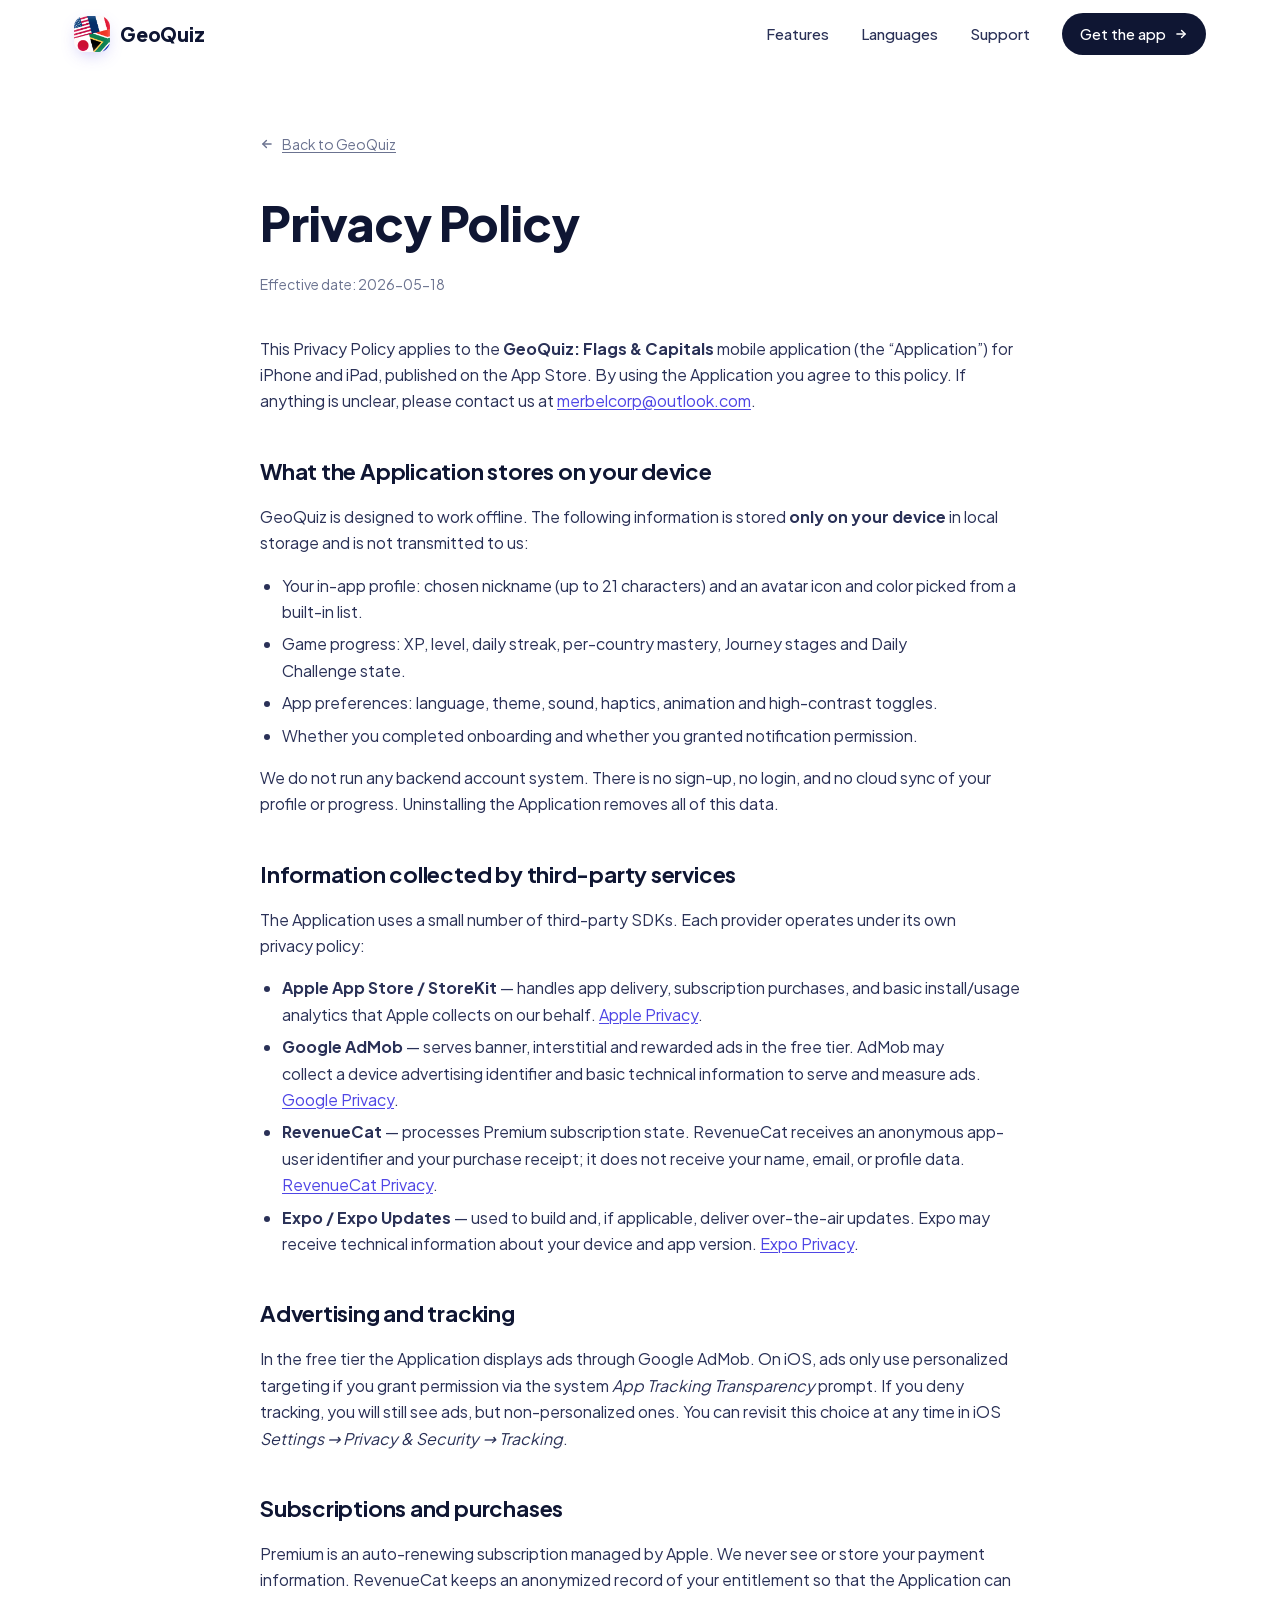
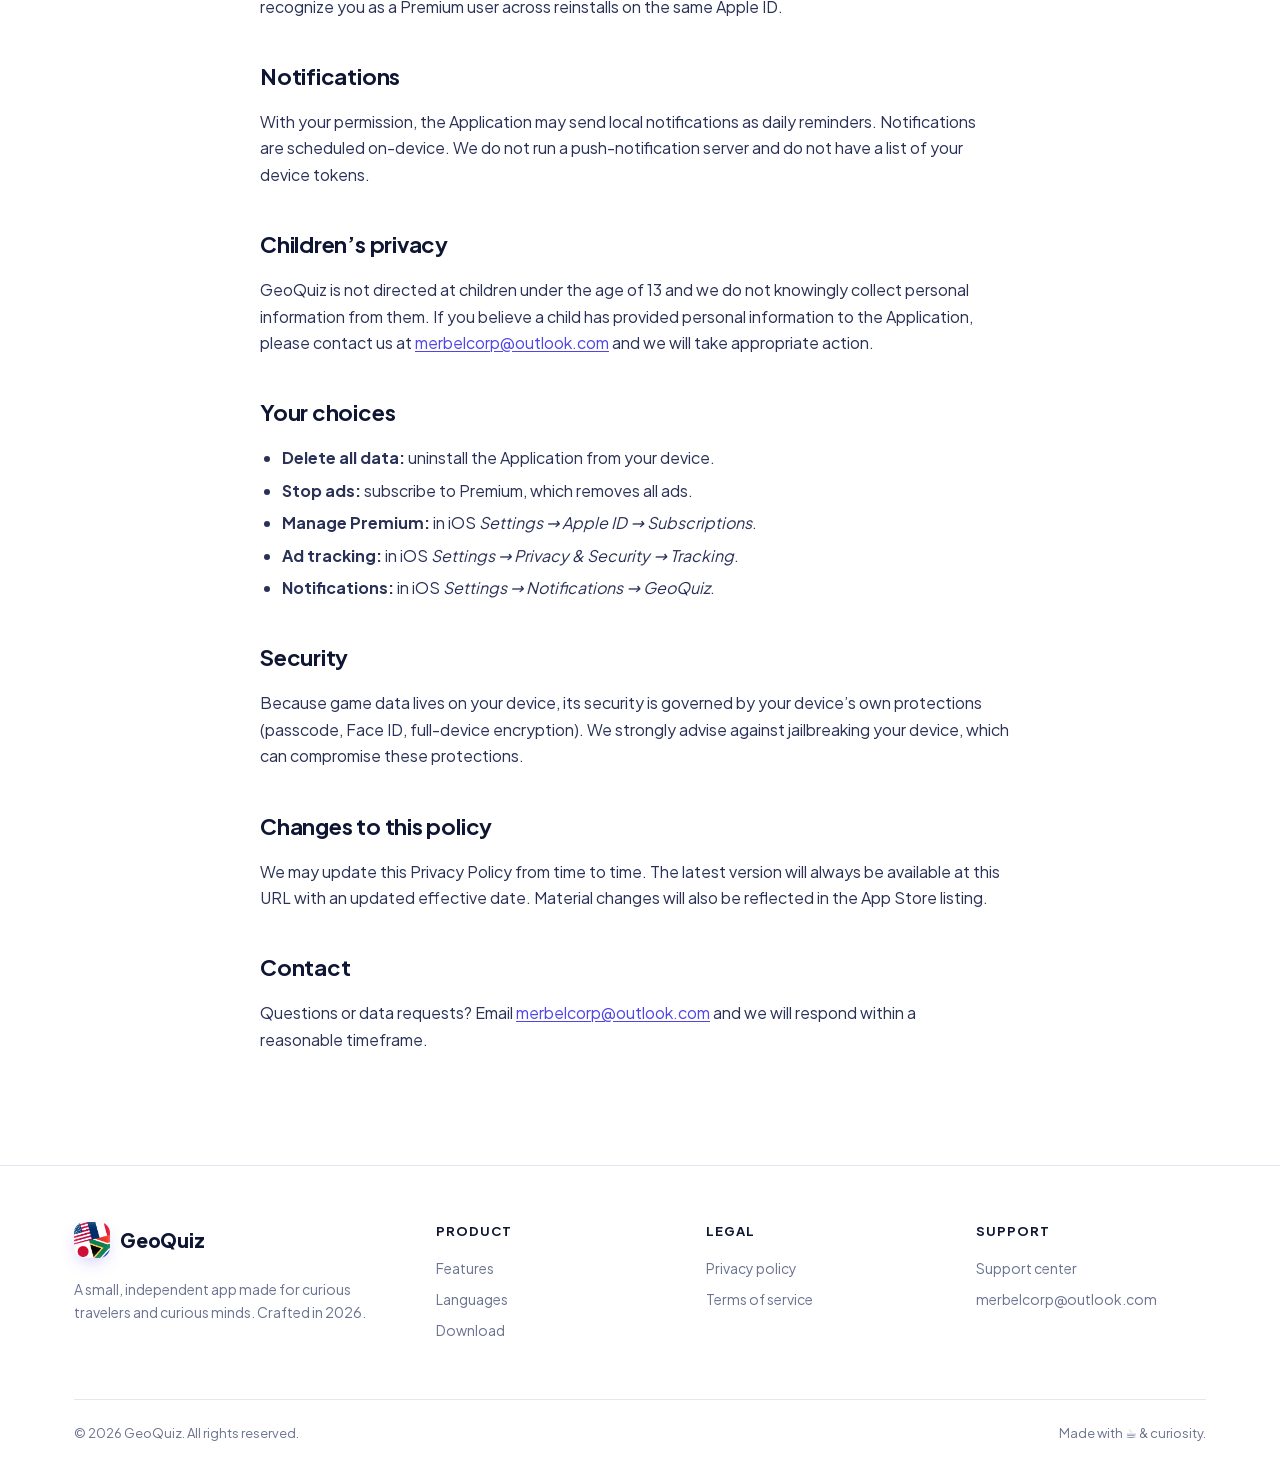
==== privacy.html @ 45b8b3ff "upd" ====
<!DOCTYPE html>
<html lang="en">
<head>
<meta charset="utf-8">
<meta name="viewport" content="width=device-width, initial-scale=1">
<title>Privacy Policy — GeoQuiz</title>
<meta name="description" content="GeoQuiz privacy policy: what data we collect, how it is used, and how to contact us.">
<link rel="icon" type="image/png" href="assets/favicon.png">
<link rel="apple-touch-icon" href="assets/icon.png">
<style>
@font-face {
  font-family: 'Plus Jakarta Sans'; font-style: normal; font-weight: 400 800; font-display: swap;
  src: url("assets/fonts/PlusJakartaSans-cyrillic-ext.woff2") format('woff2');
  unicode-range: U+0460-052F, U+1C80-1C8A, U+20B4, U+2DE0-2DFF, U+A640-A69F, U+FE2E-FE2F;
}
@font-face {
  font-family: 'Plus Jakarta Sans'; font-style: normal; font-weight: 400 800; font-display: swap;
  src: url("assets/fonts/PlusJakartaSans-vietnamese.woff2") format('woff2');
  unicode-range: U+0102-0103, U+0110-0111, U+0128-0129, U+0168-0169, U+01A0-01A1, U+01AF-01B0, U+0300-0301, U+0303-0304, U+0308-0309, U+0323, U+0329, U+1EA0-1EF9, U+20AB;
}
@font-face {
  font-family: 'Plus Jakarta Sans'; font-style: normal; font-weight: 400 800; font-display: swap;
  src: url("assets/fonts/PlusJakartaSans-latin-ext.woff2") format('woff2');
  unicode-range: U+0100-02BA, U+02BD-02C5, U+02C7-02CC, U+02CE-02D7, U+02DD-02FF, U+0304, U+0308, U+0329, U+1D00-1DBF, U+1E00-1E9F, U+1EF2-1EFF, U+2020, U+20A0-20AB, U+20AD-20C0, U+2113, U+2C60-2C7F, U+A720-A7FF;
}
@font-face {
  font-family: 'Plus Jakarta Sans'; font-style: normal; font-weight: 400 800; font-display: swap;
  src: url("assets/fonts/PlusJakartaSans-latin.woff2") format('woff2');
  unicode-range: U+0000-00FF, U+0131, U+0152-0153, U+02BB-02BC, U+02C6, U+02DA, U+02DC, U+0304, U+0308, U+0329, U+2000-206F, U+20AC, U+2122, U+2191, U+2193, U+2212, U+2215, U+FEFF, U+FFFD;
}
</style>
<link rel="stylesheet" href="assets/styles.css">
</head>
<body>

<header class="nav" id="nav">
  <div class="container nav-inner">
    <a href="index.html" class="logo">
      <span class="logo-mark">
        <img src="assets/icon.png" alt="" aria-hidden="true">
      </span>
      GeoQuiz
    </a>
    <nav class="nav-links">
      <a href="index.html#features">Features</a>
      <a href="index.html#languages">Languages</a>
      <a href="support.html">Support</a>
      <a href="https://apps.apple.com/kz/app/geoquiz-flags-capitals/id6759897518" target="_blank" rel="noopener" class="nav-cta">
        Get the app
        <svg width="14" height="14" viewBox="0 0 24 24" fill="none" stroke="currentColor" stroke-width="2.4" stroke-linecap="round" stroke-linejoin="round"><path d="M5 12h14"></path><path d="m13 6 6 6-6 6"></path></svg>
      </a>
    </nav>
  </div>
</header>

<main class="container">
  <article class="legal">
    <a class="back" href="index.html">
      <svg width="14" height="14" viewBox="0 0 24 24" fill="none" stroke="currentColor" stroke-width="2.4" stroke-linecap="round" stroke-linejoin="round"><path d="M19 12H5"></path><path d="m11 18-6-6 6-6"></path></svg>
      Back to GeoQuiz
    </a>
    <h1>Privacy Policy</h1>
    <p class="updated">Effective date: 2026-05-18</p>

    <p>
      This Privacy Policy applies to the <strong>GeoQuiz: Flags &amp; Capitals</strong>
      mobile application (the &ldquo;Application&rdquo;) for iPhone and iPad,
      published on the App Store. By using the Application you agree to this
      policy. If anything is unclear, please contact us at
      <a href="mailto:merbelcorp@outlook.com">merbelcorp@outlook.com</a>.
    </p>

    <h2>What the Application stores on your device</h2>
    <p>
      GeoQuiz is designed to work offline. The following information is stored
      <strong>only on your device</strong> in local storage and is not transmitted
      to us:
    </p>
    <ul>
      <li>Your in-app profile: chosen nickname (up to 21 characters) and an avatar icon and color picked from a built-in list.</li>
      <li>Game progress: XP, level, daily streak, per-country mastery, Journey stages and Daily Challenge state.</li>
      <li>App preferences: language, theme, sound, haptics, animation and high-contrast toggles.</li>
      <li>Whether you completed onboarding and whether you granted notification permission.</li>
    </ul>
    <p>
      We do not run any backend account system. There is no sign-up, no login,
      and no cloud sync of your profile or progress. Uninstalling the Application
      removes all of this data.
    </p>

    <h2>Information collected by third-party services</h2>
    <p>
      The Application uses a small number of third-party SDKs. Each provider
      operates under its own privacy policy:
    </p>
    <ul>
      <li>
        <strong>Apple App Store / StoreKit</strong> — handles app delivery,
        subscription purchases, and basic install/usage analytics that Apple
        collects on our behalf.
        <a href="https://www.apple.com/legal/privacy/" target="_blank" rel="noopener">Apple Privacy</a>.
      </li>
      <li>
        <strong>Google AdMob</strong> — serves banner, interstitial and rewarded
        ads in the free tier. AdMob may collect a device advertising identifier
        and basic technical information to serve and measure ads.
        <a href="https://policies.google.com/privacy" target="_blank" rel="noopener">Google Privacy</a>.
      </li>
      <li>
        <strong>RevenueCat</strong> — processes Premium subscription state.
        RevenueCat receives an anonymous app-user identifier and your purchase
        receipt; it does not receive your name, email, or profile data.
        <a href="https://www.revenuecat.com/privacy" target="_blank" rel="noopener">RevenueCat Privacy</a>.
      </li>
      <li>
        <strong>Expo / Expo Updates</strong> — used to build and, if applicable,
        deliver over-the-air updates. Expo may receive technical information
        about your device and app version.
        <a href="https://expo.dev/privacy" target="_blank" rel="noopener">Expo Privacy</a>.
      </li>
    </ul>

    <h2>Advertising and tracking</h2>
    <p>
      In the free tier the Application displays ads through Google AdMob. On iOS,
      ads only use personalized targeting if you grant permission via the
      system <em>App Tracking Transparency</em> prompt. If you deny tracking,
      you will still see ads, but non-personalized ones. You can revisit this
      choice at any time in iOS <em>Settings &rarr; Privacy &amp; Security &rarr; Tracking</em>.
    </p>

    <h2>Subscriptions and purchases</h2>
    <p>
      Premium is an auto-renewing subscription managed by Apple. We never see
      or store your payment information. RevenueCat keeps an anonymized record
      of your entitlement so that the Application can recognize you as a
      Premium user across reinstalls on the same Apple ID.
    </p>

    <h2>Notifications</h2>
    <p>
      With your permission, the Application may send local notifications as
      daily reminders. Notifications are scheduled on-device. We do not run a
      push-notification server and do not have a list of your device tokens.
    </p>

    <h2>Children&rsquo;s privacy</h2>
    <p>
      GeoQuiz is not directed at children under the age of 13 and we do not
      knowingly collect personal information from them. If you believe a child
      has provided personal information to the Application, please contact us
      at <a href="mailto:merbelcorp@outlook.com">merbelcorp@outlook.com</a>
      and we will take appropriate action.
    </p>

    <h2>Your choices</h2>
    <ul>
      <li><strong>Delete all data:</strong> uninstall the Application from your device.</li>
      <li><strong>Stop ads:</strong> subscribe to Premium, which removes all ads.</li>
      <li><strong>Manage Premium:</strong> in iOS <em>Settings &rarr; Apple ID &rarr; Subscriptions</em>.</li>
      <li><strong>Ad tracking:</strong> in iOS <em>Settings &rarr; Privacy &amp; Security &rarr; Tracking</em>.</li>
      <li><strong>Notifications:</strong> in iOS <em>Settings &rarr; Notifications &rarr; GeoQuiz</em>.</li>
    </ul>

    <h2>Security</h2>
    <p>
      Because game data lives on your device, its security is governed by
      your device&rsquo;s own protections (passcode, Face ID, full-device encryption).
      We strongly advise against jailbreaking your device, which can compromise
      these protections.
    </p>

    <h2>Changes to this policy</h2>
    <p>
      We may update this Privacy Policy from time to time. The latest version
      will always be available at this URL with an updated effective date.
      Material changes will also be reflected in the App Store listing.
    </p>

    <h2>Contact</h2>
    <p>
      Questions or data requests? Email
      <a href="mailto:merbelcorp@outlook.com">merbelcorp@outlook.com</a>
      and we will respond within a reasonable timeframe.
    </p>
  </article>
</main>

<footer>
  <div class="container">
    <div class="footer-grid">
      <div>
        <a class="logo" href="index.html">
          <span class="logo-mark">
            <img src="assets/icon.png" alt="" aria-hidden="true">
          </span>
          GeoQuiz
        </a>
        <p class="foot-about">A small, independent app made for curious travelers and curious minds. Crafted in 2026.</p>
      </div>
      <div class="foot-col">
        <h5>Product</h5>
        <a href="index.html#features">Features</a>
        <a href="index.html#languages">Languages</a>
        <a href="index.html#download">Download</a>
      </div>
      <div class="foot-col">
        <h5>Legal</h5>
        <a href="privacy.html">Privacy policy</a>
        <a href="terms.html">Terms of service</a>
      </div>
      <div class="foot-col">
        <h5>Support</h5>
        <a href="support.html">Support center</a>
        <a href="mailto:merbelcorp@outlook.com">merbelcorp@outlook.com</a>
      </div>
    </div>
    <div class="foot-bottom">
      <span>© <span id="year">2026</span> GeoQuiz. All rights reserved.</span>
      <span>Made with ☕ &amp; curiosity.</span>
    </div>
  </div>
</footer>

<script>
  document.getElementById('year').textContent = new Date().getFullYear();
  const nav = document.getElementById('nav');
  const onScroll = () => nav.classList.toggle('scrolled', window.scrollY > 8);
  window.addEventListener('scroll', onScroll, { passive: true });
  onScroll();
</script>

</body>
</html>
---- assets/styles.css ----
/* GeoQuiz landing — shared styles */
:root {
  --indigo: #4F46E5;
  --indigo-600: #4338CA;
  --indigo-50: #EEEEF8;
  --indigo-100: #E0E0F4;
  --navy: #0F1633;
  --navy-2: #1B2347;
  --ink: #0F1633;
  --ink-2: #2A3157;
  --muted: #6B7390;
  --line: #E5E7F0;
  --bg: #F6F6FB;
  --white: #FFFFFF;
  --orange: #FF7A2F;
  --orange-soft: #FFE9D8;
  --teal: #15B6B0;
  --teal-soft: #D8F3F1;
  --green: #16C172;
  --pink: #E94A8C;
  --yellow: #F5C518;

  --radius-sm: 12px;
  --radius: 20px;
  --radius-lg: 28px;
  --shadow-sm: 0 1px 2px rgba(15,22,51,.04), 0 2px 8px rgba(15,22,51,.04);
  --shadow: 0 4px 16px rgba(15,22,51,.06), 0 24px 60px -20px rgba(79,70,229,.18);
  --shadow-lg: 0 30px 80px -30px rgba(15,22,51,.35), 0 12px 40px -20px rgba(79,70,229,.25);

  --font: "Plus Jakarta Sans", ui-sans-serif, system-ui, -apple-system, "Segoe UI", sans-serif;
}

* { box-sizing: border-box; }
html, body { margin: 0; padding: 0; }
body {
  font-family: var(--font);
  color: var(--ink);
  background: var(--white);
  -webkit-font-smoothing: antialiased;
  line-height: 1.5;
  font-size: 16px;
}
a { color: inherit; text-decoration: none; }
img { max-width: 100%; display: block; }
button { font-family: inherit; cursor: pointer; border: 0; background: none; }

.container {
  width: 100%;
  max-width: 1180px;
  margin: 0 auto;
  padding: 0 24px;
}

/* ====== NAV ====== */
.nav {
  position: sticky;
  top: 0;
  z-index: 50;
  backdrop-filter: saturate(1.4) blur(14px);
  -webkit-backdrop-filter: saturate(1.4) blur(14px);
  background: rgba(255,255,255,.78);
  border-bottom: 1px solid transparent;
  transition: border-color .25s ease, background .25s ease;
}
.nav.scrolled { border-bottom-color: var(--line); }
.nav-inner {
  display: flex;
  align-items: center;
  justify-content: space-between;
  height: 68px;
}
.logo {
  display: inline-flex;
  align-items: center;
  gap: 10px;
  font-weight: 800;
  font-size: 19px;
  letter-spacing: -.01em;
  color: var(--navy);
}
.logo-mark {
  width: 36px;
  height: 36px;
  border-radius: 11px;
  overflow: hidden;
  display: grid;
  place-items: center;
  box-shadow: 0 6px 18px -6px rgba(79,70,229,.4);
}
.logo-mark img { width: 100%; height: 100%; object-fit: cover; display: block; }
.nav-links {
  display: flex;
  align-items: center;
  gap: 32px;
}
.nav-links a {
  color: var(--ink-2);
  font-weight: 500;
  font-size: 15px;
}
.nav-links a:hover { color: var(--indigo); }
.nav-cta {
  display: inline-flex;
  align-items: center;
  gap: 8px;
  padding: 10px 18px;
  border-radius: 999px;
  background: var(--navy);
  color: white !important;
  font-weight: 600;
  font-size: 14px;
}
.nav-cta:hover { background: var(--indigo); }

@media (max-width: 720px) {
  .nav-links a:not(.nav-cta) { display: none; }
}

/* ====== HERO ====== */
.hero {
  position: relative;
  padding: 56px 0 80px;
  overflow: hidden;
}
.hero-grid {
  display: grid;
  grid-template-columns: 1.05fr .95fr;
  gap: 64px;
  align-items: center;
}
@media (max-width: 920px) {
  .hero-grid { grid-template-columns: 1fr; gap: 48px; }
}

.eyebrow {
  display: inline-flex;
  align-items: center;
  gap: 8px;
  padding: 6px 14px 6px 8px;
  background: var(--indigo-50);
  color: var(--indigo-600);
  border-radius: 999px;
  font-size: 13px;
  font-weight: 600;
  margin-bottom: 22px;
}
.eyebrow .dot {
  width: 22px; height: 22px;
  background: white;
  border-radius: 999px;
  display: grid;
  place-items: center;
  font-size: 13px;
}
.h1 {
  font-size: clamp(40px, 6vw, 64px);
  font-weight: 800;
  line-height: 1.04;
  letter-spacing: -.025em;
  color: var(--navy);
  margin: 0 0 20px;
  text-wrap: pretty;
}
.h1 .accent {
  background: linear-gradient(120deg, #4F46E5 0%, #7C72FF 50%, #15B6B0 100%);
  -webkit-background-clip: text;
  background-clip: text;
  color: transparent;
}
.lede {
  font-size: 19px;
  line-height: 1.55;
  color: var(--ink-2);
  margin: 0 0 32px;
  max-width: 540px;
  text-wrap: pretty;
}
.cta-row {
  display: flex;
  gap: 14px;
  flex-wrap: wrap;
  align-items: center;
}

/* Custom App Store-style button */
.btn-store {
  display: inline-flex;
  align-items: center;
  gap: 12px;
  padding: 12px 22px 12px 18px;
  background: #0F1633;
  color: white;
  border-radius: 16px;
  transition: transform .15s ease, box-shadow .2s ease;
  box-shadow: 0 10px 24px -10px rgba(15,22,51,.5);
}
.btn-store:hover { transform: translateY(-1px); box-shadow: 0 14px 32px -12px rgba(15,22,51,.6); }
.btn-store .ic {
  width: 32px; height: 32px;
  display: grid; place-items: center;
}
.btn-store .ic svg { width: 28px; height: 28px; }
.btn-store .txt { display: flex; flex-direction: column; line-height: 1.1; text-align: left; }
.btn-store .txt small { font-size: 11px; opacity: .8; letter-spacing: .02em; font-weight: 500; }
.btn-store .txt span { font-size: 19px; font-weight: 700; letter-spacing: -.01em; margin-top: 2px; }

.btn-ghost {
  display: inline-flex;
  align-items: center;
  gap: 10px;
  padding: 14px 20px;
  border-radius: 14px;
  border: 1.5px solid var(--line);
  color: var(--ink);
  font-weight: 600;
  font-size: 15px;
  background: white;
}
.btn-ghost:hover { border-color: var(--indigo); color: var(--indigo); }

.hero-meta {
  display: flex;
  align-items: center;
  gap: 14px;
  margin-top: 32px;
  color: var(--muted);
  font-size: 14px;
  flex-wrap: wrap;
}
.hero-meta .dot-sep { width: 4px; height: 4px; background: #C8CCDB; border-radius: 99px; display: inline-block; }

/* Phone mockup */
.phone-stage {
  position: relative;
  display: grid;
  place-items: center;
  min-height: 600px;
}
.phone-bg {
  position: absolute;
  inset: 0;
  z-index: 0;
  pointer-events: none;
}
.phone-bg .blob {
  position: absolute;
  width: 420px; height: 420px;
  border-radius: 50%;
  filter: blur(60px);
  opacity: .55;
}
.phone-bg .blob.b1 { background: #C7C2FF; top: 6%; left: 8%; }
.phone-bg .blob.b2 { background: #BCEEEB; bottom: 4%; right: 0; opacity: .6; }
.phone-bg .blob.b3 { background: #FFD7B5; top: 38%; right: 30%; width: 280px; height: 280px; opacity: .5; }

.phone {
  position: relative;
  z-index: 1;
  width: 290px;
  aspect-ratio: 1179 / 2556;
  background: #0F1633;
  border-radius: 46px;
  padding: 10px;
  box-shadow:
    0 0 0 1.5px #2A3157 inset,
    0 40px 80px -30px rgba(15,22,51,.45),
    0 18px 40px -18px rgba(79,70,229,.4);
  transform: rotate(-3deg);
  transition: transform .6s cubic-bezier(.2,.7,.2,1);
}
.phone:hover { transform: rotate(-2deg) translateY(-6px); }
.phone .notch {
  position: absolute;
  top: 18px; left: 50%;
  transform: translateX(-50%);
  width: 96px; height: 28px;
  background: #0F1633;
  border-radius: 999px;
  z-index: 3;
}
.phone .screen {
  width: 100%; height: 100%;
  border-radius: 36px;
  overflow: hidden;
  background: #F6F6FB;
  position: relative;
}
.phone .screen img { width: 100%; height: 100%; object-fit: cover; }

.phone-side {
  position: absolute;
  width: 220px;
  aspect-ratio: 1179 / 2556;
  border-radius: 36px;
  background: #0F1633;
  padding: 8px;
  box-shadow:
    0 0 0 1.2px #2A3157 inset,
    0 30px 60px -22px rgba(15,22,51,.4);
  z-index: 0;
}
.phone-side .screen {
  width: 100%; height: 100%;
  border-radius: 28px;
  overflow: hidden;
  background: #F6F6FB;
}
.phone-side img { width: 100%; height: 100%; object-fit: cover; }
.phone-side.left { left: -8%; top: 8%; transform: rotate(-12deg); }
.phone-side.right { right: -6%; bottom: 4%; transform: rotate(10deg); }

@media (max-width: 920px) {
  .phone-stage { min-height: 540px; }
  .phone { width: 250px; }
  .phone-side { width: 180px; }
  .phone-side.left { left: 0%; top: 10%; }
  .phone-side.right { right: 0%; bottom: 6%; }
}
@media (max-width: 520px) {
  .phone { width: 220px; }
  .phone-side.left, .phone-side.right { display: none; }
}

/* Floating chip badges around hero */
.float-chip {
  position: absolute;
  z-index: 2;
  padding: 10px 14px;
  background: white;
  border-radius: 16px;
  box-shadow: var(--shadow);
  display: inline-flex;
  align-items: center;
  gap: 10px;
  font-weight: 600;
  font-size: 14px;
  color: var(--ink);
  border: 1px solid var(--line);
}
.float-chip .icon {
  width: 30px; height: 30px;
  border-radius: 10px;
  display: grid; place-items: center;
  font-size: 16px;
}
.float-chip.c1 { top: 14%; left: -6%; transform: rotate(-4deg); }
.float-chip.c1 .icon { background: var(--orange-soft); color: var(--orange); }
.float-chip.c2 { bottom: 18%; right: -10%; transform: rotate(5deg); }
.float-chip.c2 .icon { background: var(--teal-soft); color: var(--teal); }
.float-chip.c3 { top: 50%; left: -14%; transform: rotate(-2deg); }
.float-chip.c3 .icon { background: #EEE9FF; color: var(--indigo); }

@media (max-width: 920px) {
  .float-chip.c1 { left: 4%; }
  .float-chip.c2 { right: 4%; }
  .float-chip.c3 { left: 4%; top: 60%; }
}
@media (max-width: 520px) {
  .float-chip { font-size: 12px; padding: 8px 12px; }
  .float-chip.c3 { display: none; }
}

/* ====== SECTION SHARED ====== */
.section {
  padding: 100px 0;
}
.section.alt { background: var(--bg); }
.section-eyebrow {
  display: inline-block;
  font-size: 13px;
  font-weight: 700;
  letter-spacing: .12em;
  text-transform: uppercase;
  color: var(--indigo);
  margin-bottom: 14px;
}
.section-title {
  font-size: clamp(32px, 4.4vw, 48px);
  font-weight: 800;
  letter-spacing: -.02em;
  color: var(--navy);
  margin: 0 0 16px;
  line-height: 1.08;
  text-wrap: balance;
}
.section-sub {
  font-size: 18px;
  color: var(--ink-2);
  max-width: 620px;
  margin: 0;
  line-height: 1.55;
}
.section-head { margin-bottom: 56px; }
.section-head.center { text-align: center; }
.section-head.center .section-sub { margin-left: auto; margin-right: auto; }

/* ====== FEATURES ====== */
.feat-grid {
  display: grid;
  grid-template-columns: repeat(4, 1fr);
  gap: 20px;
}
@media (max-width: 980px) { .feat-grid { grid-template-columns: repeat(2, 1fr); } }
@media (max-width: 520px) { .feat-grid { grid-template-columns: 1fr; } }

.feat {
  position: relative;
  padding: 28px;
  background: white;
  border: 1px solid var(--line);
  border-radius: var(--radius);
  transition: transform .25s ease, box-shadow .25s ease, border-color .25s ease;
  overflow: hidden;
}
.feat:hover {
  transform: translateY(-4px);
  box-shadow: var(--shadow);
  border-color: transparent;
}
.feat-icon {
  width: 56px; height: 56px;
  border-radius: 16px;
  display: grid; place-items: center;
  margin-bottom: 20px;
}
.feat-icon svg { width: 28px; height: 28px; }
.feat-1 .feat-icon { background: var(--indigo-50); color: var(--indigo); }
.feat-2 .feat-icon { background: var(--orange-soft); color: var(--orange); }
.feat-3 .feat-icon { background: var(--teal-soft); color: var(--teal); }
.feat-4 .feat-icon { background: #EAFAF1; color: var(--green); }

.feat h3 {
  margin: 0 0 8px;
  font-size: 19px;
  font-weight: 700;
  color: var(--navy);
  letter-spacing: -.01em;
}
.feat p {
  margin: 0;
  font-size: 15px;
  color: var(--muted);
  line-height: 1.55;
}

/* ====== STATS ====== */
.stats {
  display: grid;
  grid-template-columns: repeat(4, 1fr);
  gap: 16px;
  margin-bottom: 64px;
}
@media (max-width: 720px) { .stats { grid-template-columns: repeat(2, 1fr); } }
.stat {
  padding: 28px 24px;
  background: white;
  border-radius: var(--radius);
  border: 1px solid var(--line);
  text-align: left;
}
.stat-num {
  font-size: clamp(36px, 4vw, 44px);
  font-weight: 800;
  letter-spacing: -.025em;
  color: var(--navy);
  line-height: 1;
}
.stat-num .plus { color: var(--indigo); }
.stat-label {
  margin-top: 8px;
  font-size: 14px;
  color: var(--muted);
  font-weight: 500;
}

/* ====== LANGUAGES CARD ====== */
.lang-card {
  background: white;
  border: 1px solid var(--line);
  border-radius: var(--radius-lg);
  padding: 40px;
  box-shadow: var(--shadow-sm);
}
@media (max-width: 720px) { .lang-card { padding: 28px; } }
.lang-head { margin-bottom: 24px; }
.lang-head h3 {
  margin: 0 0 8px;
  font-size: clamp(22px, 2.4vw, 26px);
  font-weight: 800;
  letter-spacing: -.015em;
  color: var(--navy);
}
.lang-head p {
  margin: 0;
  font-size: 15px;
  color: var(--muted);
  max-width: 520px;
  line-height: 1.55;
}
.langs {
  display: flex;
  flex-wrap: wrap;
  gap: 10px;
}
.lang {
  display: inline-flex;
  align-items: center;
  gap: 8px;
  padding: 8px 14px;
  background: var(--bg);
  border: 1px solid var(--line);
  border-radius: 999px;
  font-size: 14px;
  font-weight: 500;
  color: var(--ink);
}
.lang .flag { font-size: 16px; line-height: 1; }

/* ====== FINAL CTA ====== */
.cta-card {
  position: relative;
  overflow: hidden;
  background:
    radial-gradient(80% 100% at 0% 0%, rgba(124,114,255,.55), transparent 60%),
    radial-gradient(70% 90% at 100% 100%, rgba(21,182,176,.4), transparent 60%),
    linear-gradient(135deg, #2A2F70 0%, #1A1F4F 100%);
  color: white;
  border-radius: 32px;
  padding: 64px;
  display: grid;
  grid-template-columns: 1.4fr 1fr;
  gap: 48px;
  align-items: center;
}
@media (max-width: 880px) { .cta-card { grid-template-columns: 1fr; padding: 40px; gap: 32px; } }

.cta-card .h2 {
  font-size: clamp(32px, 4vw, 44px);
  font-weight: 800;
  letter-spacing: -.022em;
  line-height: 1.08;
  margin: 0 0 14px;
  text-wrap: balance;
}
.cta-card p {
  margin: 0 0 28px;
  font-size: 17px;
  line-height: 1.55;
  color: rgba(255,255,255,.78);
  max-width: 460px;
}
.cta-card .btn-store { background: white; color: var(--navy); box-shadow: 0 12px 30px -10px rgba(0,0,0,.4); }
.cta-card .btn-store:hover { background: #F6F6FB; }

.cta-card.cta-card--center {
  grid-template-columns: 1fr;
  text-align: center;
  padding: 72px 64px;
}
.cta-card--center .cta-inner { max-width: 640px; margin: 0 auto; }
.cta-card--center p { margin-left: auto; margin-right: auto; }
.cta-card--center .cta-actions {
  display: inline-flex;
  gap: 14px;
  flex-wrap: wrap;
  justify-content: center;
  align-items: center;
}
@media (max-width: 880px) {
  .cta-card.cta-card--center { padding: 48px 28px; }
}

.btn-light {
  display: inline-flex;
  align-items: center;
  gap: 10px;
  padding: 14px 20px;
  border-radius: 14px;
  border: 1.5px solid rgba(255,255,255,.18);
  background: rgba(255,255,255,.06);
  color: white;
  font-weight: 600;
  font-size: 15px;
  transition: background .15s ease, border-color .15s ease;
}
.btn-light:hover { background: rgba(255,255,255,.12); border-color: rgba(255,255,255,.3); }

/* Decoration dots */
.dots-bg {
  position: absolute;
  inset: 0;
  background-image: radial-gradient(rgba(255,255,255,.1) 1px, transparent 1px);
  background-size: 22px 22px;
  pointer-events: none;
  opacity: .8;
}

/* ====== FOOTER ====== */
footer {
  border-top: 1px solid var(--line);
  padding: 56px 0 32px;
  background: white;
}
.footer-grid {
  display: grid;
  grid-template-columns: 1.4fr 1fr 1fr 1fr;
  gap: 40px;
  margin-bottom: 48px;
}
@media (max-width: 720px) { .footer-grid { grid-template-columns: 1fr 1fr; gap: 32px; } }

.foot-about { color: var(--muted); font-size: 14px; line-height: 1.6; margin-top: 14px; max-width: 320px; }
.foot-col h5 {
  margin: 0 0 16px;
  font-size: 13px;
  font-weight: 700;
  letter-spacing: .08em;
  text-transform: uppercase;
  color: var(--navy);
}
.foot-col a, .foot-col span {
  display: block;
  margin-bottom: 10px;
  font-size: 14px;
  color: var(--muted);
}
.foot-col a:hover { color: var(--indigo); }

.foot-bottom {
  border-top: 1px solid var(--line);
  padding-top: 24px;
  display: flex;
  justify-content: space-between;
  align-items: center;
  flex-wrap: wrap;
  gap: 12px;
  font-size: 13px;
  color: var(--muted);
}

/* ====== SCROLL ANIMATIONS ====== */
.reveal { opacity: 0; transform: translateY(24px); transition: opacity .7s ease, transform .7s cubic-bezier(.2,.7,.2,1); }
.reveal.in { opacity: 1; transform: none; }
.reveal-delay-1 { transition-delay: .08s; }
.reveal-delay-2 { transition-delay: .16s; }
.reveal-delay-3 { transition-delay: .24s; }

@media (prefers-reduced-motion: reduce) {
  .reveal { opacity: 1; transform: none; transition: none; }
  .phone { transition: none; }
}

/* ====== LEGAL PAGES ====== */
.legal {
  padding: 64px 0 96px;
  max-width: 760px;
  margin: 0 auto;
}
.legal h1 {
  font-size: clamp(36px, 5vw, 48px);
  font-weight: 800;
  letter-spacing: -.022em;
  margin: 0 0 8px;
  color: var(--navy);
}
.legal .updated {
  color: var(--muted);
  font-size: 14px;
  margin-bottom: 40px;
}
.legal h2 {
  font-size: 22px;
  font-weight: 700;
  color: var(--navy);
  margin: 40px 0 12px;
  letter-spacing: -.01em;
}
.legal h3 {
  font-size: 16px;
  font-weight: 700;
  color: var(--navy);
  margin: 24px 0 8px;
}
.legal p, .legal li {
  color: var(--ink-2);
  line-height: 1.65;
  font-size: 16px;
  text-wrap: pretty;
}
.legal ul { padding-left: 22px; }
.legal li { margin-bottom: 6px; }
.legal a { color: var(--indigo); text-decoration: underline; text-underline-offset: 2px; }
.legal .back {
  display: inline-flex;
  align-items: center;
  gap: 8px;
  font-size: 14px;
  color: var(--muted);
  margin-bottom: 32px;
}
.legal .back:hover { color: var(--indigo); }

/* ====== SUPPORT PAGE ====== */
.support-hero {
  padding: 72px 0 24px;
}
.support-hero .container { max-width: 820px; }
.support-hero .eyebrow { margin-bottom: 18px; }
.support-hero h1 {
  font-size: clamp(36px, 5vw, 52px);
  font-weight: 800;
  letter-spacing: -.022em;
  line-height: 1.06;
  color: var(--navy);
  margin: 0 0 18px;
  text-wrap: balance;
}
.support-hero p.lead {
  font-size: 19px;
  color: var(--ink-2);
  line-height: 1.55;
  margin: 0;
  max-width: 640px;
}

.support-section { padding: 32px 0; }
.support-section .container { max-width: 820px; }
.support-section + .support-section { padding-top: 8px; }
.support-section.tail { padding-bottom: 96px; }

.support-card {
  background: white;
  border: 1px solid var(--line);
  border-radius: var(--radius-lg);
  padding: 36px;
  box-shadow: var(--shadow-sm);
}
@media (max-width: 720px) { .support-card { padding: 24px; border-radius: 24px; } }

.support-card h2 {
  font-size: 22px;
  font-weight: 800;
  letter-spacing: -.01em;
  color: var(--navy);
  margin: 0 0 12px;
}
.support-card > p {
  font-size: 16px;
  color: var(--ink-2);
  line-height: 1.6;
  margin: 0 0 18px;
}
.support-card > p:last-child { margin-bottom: 0; }

.email-row {
  display: inline-flex;
  align-items: center;
  gap: 10px;
  background: var(--indigo-50);
  color: var(--indigo-600);
  padding: 12px 18px;
  border-radius: 14px;
  font-weight: 600;
  font-size: 15px;
  margin-top: 8px;
}
.email-row:hover { background: #E4E4F4; }

.support-list {
  list-style: none;
  padding: 0;
  margin: 0;
  display: grid;
  gap: 14px;
}
.support-list li {
  display: grid;
  grid-template-columns: 36px 1fr;
  gap: 14px;
  align-items: start;
  font-size: 15px;
  color: var(--ink-2);
  line-height: 1.55;
}
.support-list li .li-ic {
  width: 36px; height: 36px;
  border-radius: 10px;
  display: grid; place-items: center;
  background: var(--indigo-50);
  color: var(--indigo);
  font-weight: 800;
  font-size: 14px;
  line-height: 1;
}
.support-list li strong { color: var(--navy); }

.support-grid-2 {
  display: grid;
  grid-template-columns: 1fr 1fr;
  gap: 16px;
}
@media (max-width: 720px) { .support-grid-2 { grid-template-columns: 1fr; } }

.support-mini {
  padding: 22px;
  background: var(--bg);
  border: 1px solid var(--line);
  border-radius: 18px;
}
.support-mini h3 {
  margin: 0 0 6px;
  font-size: 15px;
  font-weight: 700;
  color: var(--navy);
  letter-spacing: -.005em;
}
.support-mini p {
  margin: 0;
  font-size: 14px;
  color: var(--muted);
  line-height: 1.55;
}

.useful-links {
  display: grid;
  grid-template-columns: repeat(3, 1fr);
  gap: 14px;
  margin-top: 4px;
}
@media (max-width: 720px) { .useful-links { grid-template-columns: 1fr; } }
.useful-link {
  display: flex;
  align-items: center;
  justify-content: space-between;
  gap: 12px;
  padding: 18px 20px;
  background: white;
  border: 1px solid var(--line);
  border-radius: 16px;
  color: var(--ink);
  font-weight: 600;
  font-size: 15px;
  transition: border-color .15s ease, transform .15s ease, box-shadow .15s ease;
}
.useful-link:hover {
  border-color: var(--indigo);
  color: var(--indigo);
  transform: translateY(-1px);
  box-shadow: var(--shadow-sm);
}
.useful-link svg { color: var(--muted); }
.useful-link:hover svg { color: var(--indigo); }
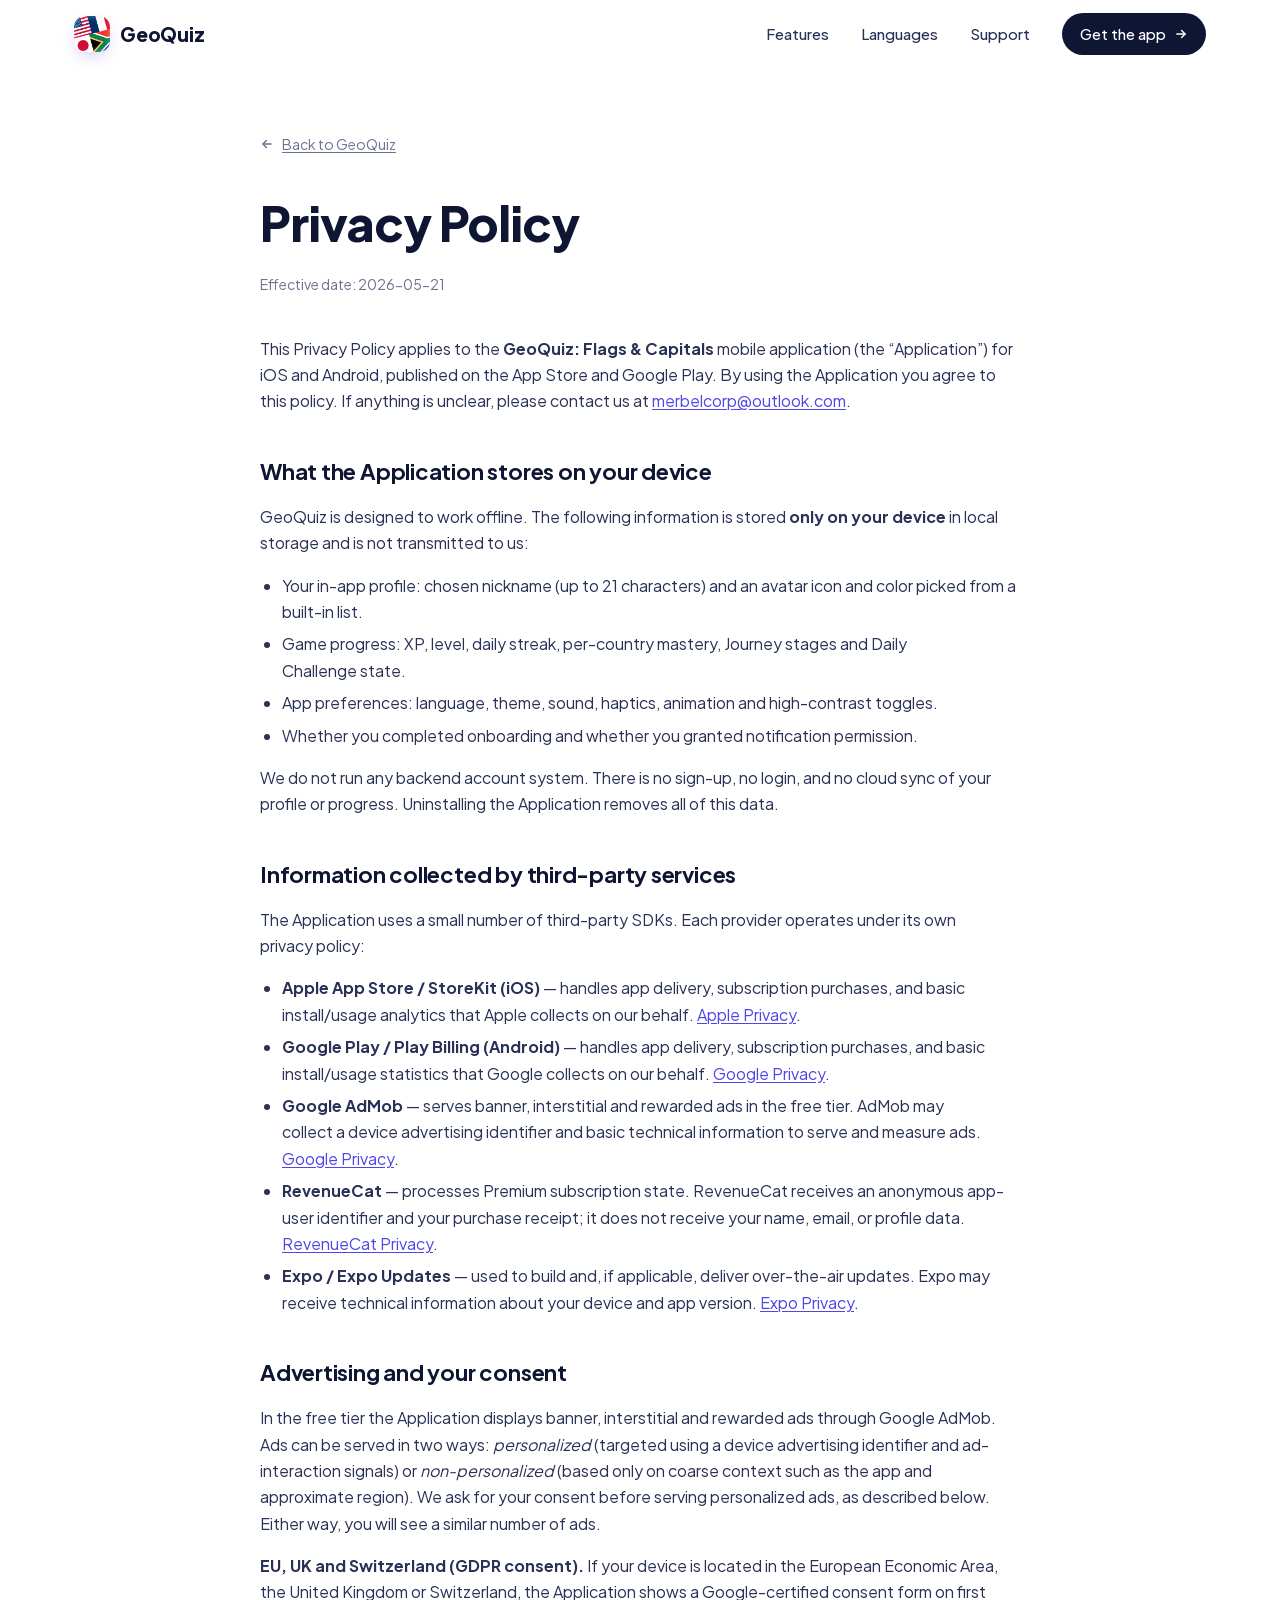
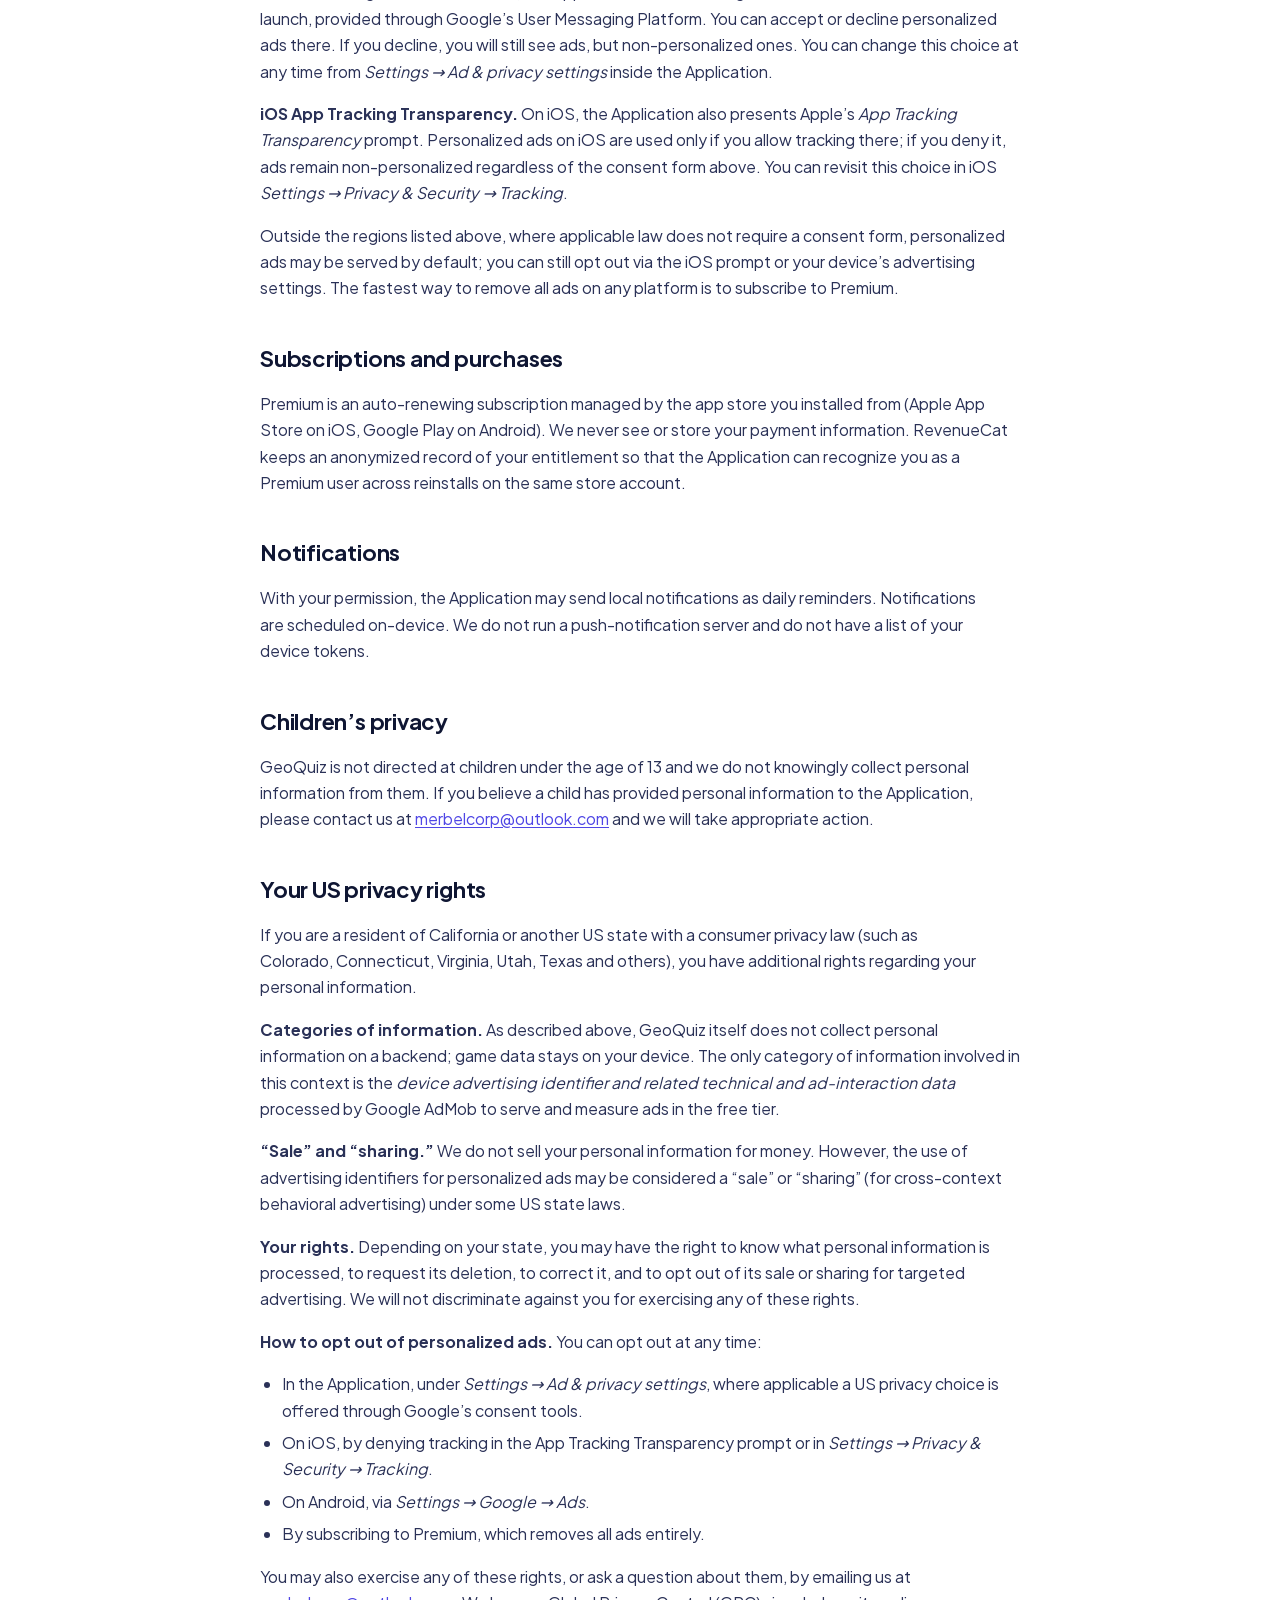
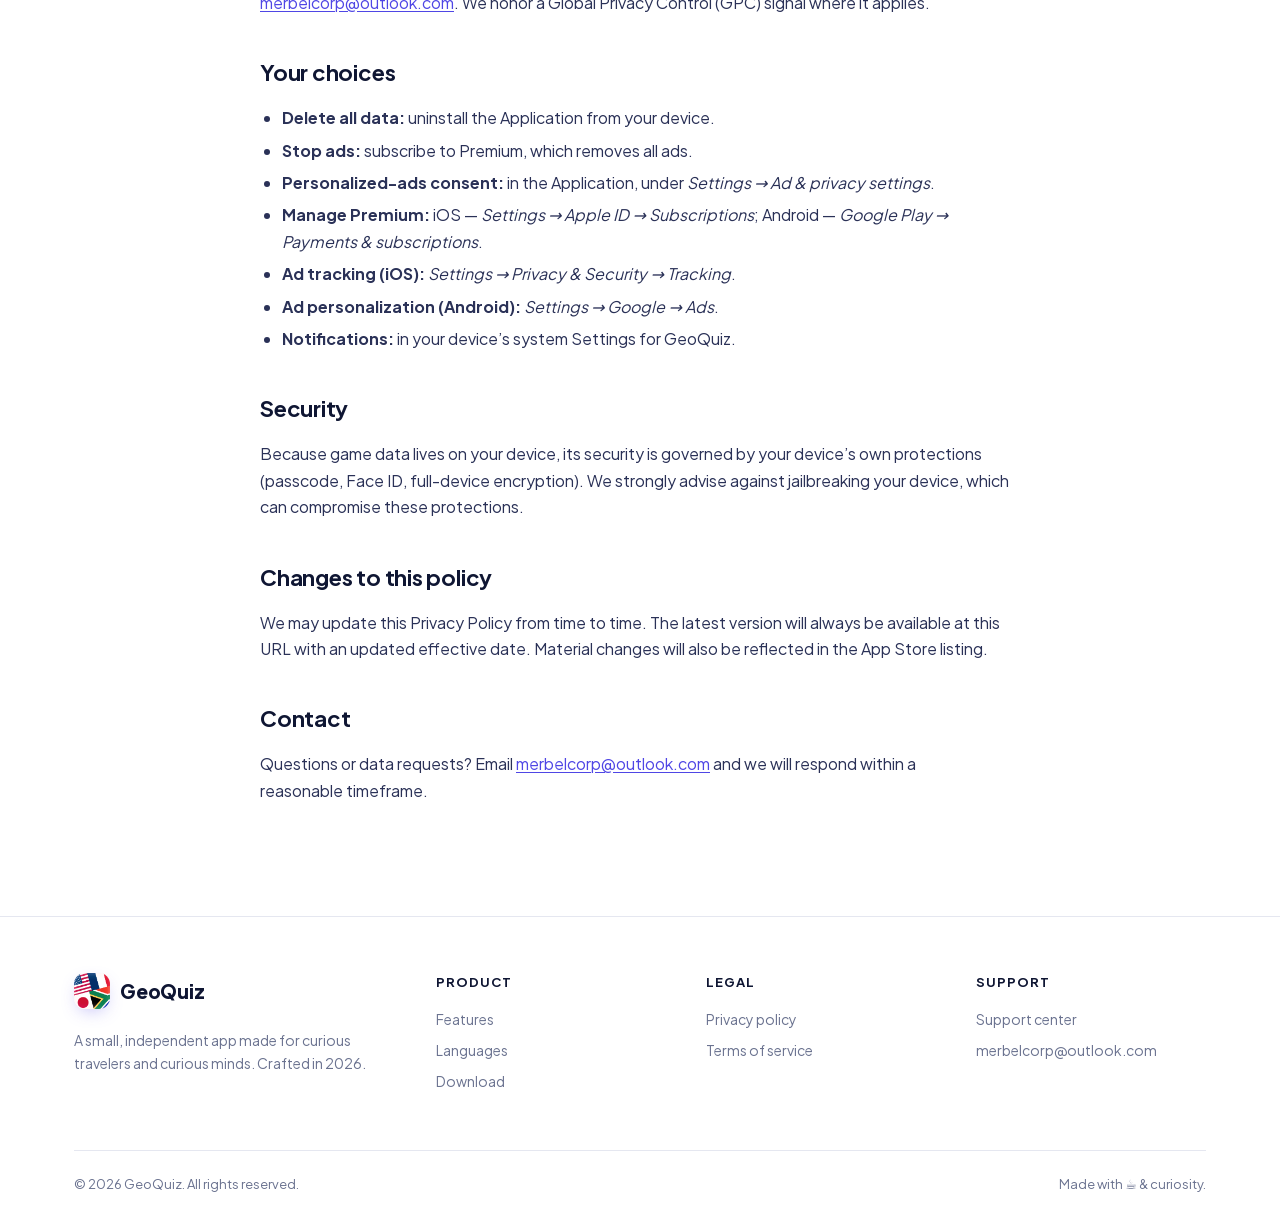
==== commit 98e2354a: "Update privacy policy effective date and clarify advertising consent details" ====
--- a/privacy.html
+++ b/privacy.html
@@ -60,13 +60,13 @@
       Back to GeoQuiz
     </a>
     <h1>Privacy Policy</h1>
-    <p class="updated">Effective date: 2026-05-18</p>
+    <p class="updated">Effective date: 2026-05-21</p>
 
     <p>
       This Privacy Policy applies to the <strong>GeoQuiz: Flags &amp; Capitals</strong>
-      mobile application (the &ldquo;Application&rdquo;) for iPhone and iPad,
-      published on the App Store. By using the Application you agree to this
-      policy. If anything is unclear, please contact us at
+      mobile application (the &ldquo;Application&rdquo;) for iOS and Android,
+      published on the App Store and Google Play. By using the Application you
+      agree to this policy. If anything is unclear, please contact us at
       <a href="mailto:merbelcorp@outlook.com">merbelcorp@outlook.com</a>.
     </p>
 
@@ -95,10 +95,16 @@
     </p>
     <ul>
       <li>
-        <strong>Apple App Store / StoreKit</strong> — handles app delivery,
-        subscription purchases, and basic install/usage analytics that Apple
-        collects on our behalf.
+        <strong>Apple App Store / StoreKit (iOS)</strong> — handles app
+        delivery, subscription purchases, and basic install/usage analytics
+        that Apple collects on our behalf.
         <a href="https://www.apple.com/legal/privacy/" target="_blank" rel="noopener">Apple Privacy</a>.
+      </li>
+      <li>
+        <strong>Google Play / Play Billing (Android)</strong> — handles app
+        delivery, subscription purchases, and basic install/usage statistics
+        that Google collects on our behalf.
+        <a href="https://policies.google.com/privacy" target="_blank" rel="noopener">Google Privacy</a>.
       </li>
       <li>
         <strong>Google AdMob</strong> — serves banner, interstitial and rewarded
@@ -120,21 +126,48 @@
       </li>
     </ul>
 
-    <h2>Advertising and tracking</h2>
-    <p>
-      In the free tier the Application displays ads through Google AdMob. On iOS,
-      ads only use personalized targeting if you grant permission via the
-      system <em>App Tracking Transparency</em> prompt. If you deny tracking,
-      you will still see ads, but non-personalized ones. You can revisit this
-      choice at any time in iOS <em>Settings &rarr; Privacy &amp; Security &rarr; Tracking</em>.
+    <h2>Advertising and your consent</h2>
+    <p>
+      In the free tier the Application displays banner, interstitial and
+      rewarded ads through Google AdMob. Ads can be served in two ways:
+      <em>personalized</em> (targeted using a device advertising identifier and
+      ad-interaction signals) or <em>non-personalized</em> (based only on
+      coarse context such as the app and approximate region). We ask for your
+      consent before serving personalized ads, as described below. Either way,
+      you will see a similar number of ads.
+    </p>
+    <p>
+      <strong>EU, UK and Switzerland (GDPR consent).</strong> If your device is
+      located in the European Economic Area, the United Kingdom or Switzerland,
+      the Application shows a Google-certified consent form on first launch,
+      provided through Google&rsquo;s User Messaging Platform. You can accept or
+      decline personalized ads there. If you decline, you will still see ads,
+      but non-personalized ones. You can change this choice at any time from
+      <em>Settings &rarr; Ad &amp; privacy settings</em> inside the Application.
+    </p>
+    <p>
+      <strong>iOS App Tracking Transparency.</strong> On iOS, the Application
+      also presents Apple&rsquo;s <em>App Tracking Transparency</em> prompt.
+      Personalized ads on iOS are used only if you allow tracking there; if you
+      deny it, ads remain non-personalized regardless of the consent form above.
+      You can revisit this choice in iOS
+      <em>Settings &rarr; Privacy &amp; Security &rarr; Tracking</em>.
+    </p>
+    <p>
+      Outside the regions listed above, where applicable law does not require a
+      consent form, personalized ads may be served by default; you can still
+      opt out via the iOS prompt or your device&rsquo;s advertising settings.
+      The fastest way to remove all ads on any platform is to subscribe to
+      Premium.
     </p>
 
     <h2>Subscriptions and purchases</h2>
     <p>
-      Premium is an auto-renewing subscription managed by Apple. We never see
-      or store your payment information. RevenueCat keeps an anonymized record
-      of your entitlement so that the Application can recognize you as a
-      Premium user across reinstalls on the same Apple ID.
+      Premium is an auto-renewing subscription managed by the app store you
+      installed from (Apple App Store on iOS, Google Play on Android). We never
+      see or store your payment information. RevenueCat keeps an anonymized
+      record of your entitlement so that the Application can recognize you as a
+      Premium user across reinstalls on the same store account.
     </p>
 
     <h2>Notifications</h2>
@@ -153,13 +186,60 @@
       and we will take appropriate action.
     </p>
 
+    <h2>Your US privacy rights</h2>
+    <p>
+      If you are a resident of California or another US state with a consumer
+      privacy law (such as Colorado, Connecticut, Virginia, Utah, Texas and
+      others), you have additional rights regarding your personal information.
+    </p>
+    <p>
+      <strong>Categories of information.</strong> As described above, GeoQuiz
+      itself does not collect personal information on a backend; game data stays
+      on your device. The only category of information involved in this context
+      is the <em>device advertising identifier and related technical and
+      ad-interaction data</em> processed by Google AdMob to serve and measure
+      ads in the free tier.
+    </p>
+    <p>
+      <strong>&ldquo;Sale&rdquo; and &ldquo;sharing.&rdquo;</strong> We do not
+      sell your personal information for money. However, the use of advertising
+      identifiers for personalized ads may be considered a &ldquo;sale&rdquo; or
+      &ldquo;sharing&rdquo; (for cross-context behavioral advertising) under
+      some US state laws.
+    </p>
+    <p>
+      <strong>Your rights.</strong> Depending on your state, you may have the
+      right to know what personal information is processed, to request its
+      deletion, to correct it, and to opt out of its sale or sharing for
+      targeted advertising. We will not discriminate against you for exercising
+      any of these rights.
+    </p>
+    <p>
+      <strong>How to opt out of personalized ads.</strong> You can opt out at
+      any time:
+    </p>
+    <ul>
+      <li>In the Application, under <em>Settings &rarr; Ad &amp; privacy settings</em>, where applicable a US privacy choice is offered through Google&rsquo;s consent tools.</li>
+      <li>On iOS, by denying tracking in the App Tracking Transparency prompt or in <em>Settings &rarr; Privacy &amp; Security &rarr; Tracking</em>.</li>
+      <li>On Android, via <em>Settings &rarr; Google &rarr; Ads</em>.</li>
+      <li>By subscribing to Premium, which removes all ads entirely.</li>
+    </ul>
+    <p>
+      You may also exercise any of these rights, or ask a question about them,
+      by emailing us at
+      <a href="mailto:merbelcorp@outlook.com">merbelcorp@outlook.com</a>. We
+      honor a Global Privacy Control (GPC) signal where it applies.
+    </p>
+
     <h2>Your choices</h2>
     <ul>
       <li><strong>Delete all data:</strong> uninstall the Application from your device.</li>
       <li><strong>Stop ads:</strong> subscribe to Premium, which removes all ads.</li>
-      <li><strong>Manage Premium:</strong> in iOS <em>Settings &rarr; Apple ID &rarr; Subscriptions</em>.</li>
-      <li><strong>Ad tracking:</strong> in iOS <em>Settings &rarr; Privacy &amp; Security &rarr; Tracking</em>.</li>
-      <li><strong>Notifications:</strong> in iOS <em>Settings &rarr; Notifications &rarr; GeoQuiz</em>.</li>
+      <li><strong>Personalized-ads consent:</strong> in the Application, under <em>Settings &rarr; Ad &amp; privacy settings</em>.</li>
+      <li><strong>Manage Premium:</strong> iOS — <em>Settings &rarr; Apple ID &rarr; Subscriptions</em>; Android — <em>Google Play &rarr; Payments &amp; subscriptions</em>.</li>
+      <li><strong>Ad tracking (iOS):</strong> <em>Settings &rarr; Privacy &amp; Security &rarr; Tracking</em>.</li>
+      <li><strong>Ad personalization (Android):</strong> <em>Settings &rarr; Google &rarr; Ads</em>.</li>
+      <li><strong>Notifications:</strong> in your device&rsquo;s system Settings for GeoQuiz.</li>
     </ul>
 
     <h2>Security</h2>
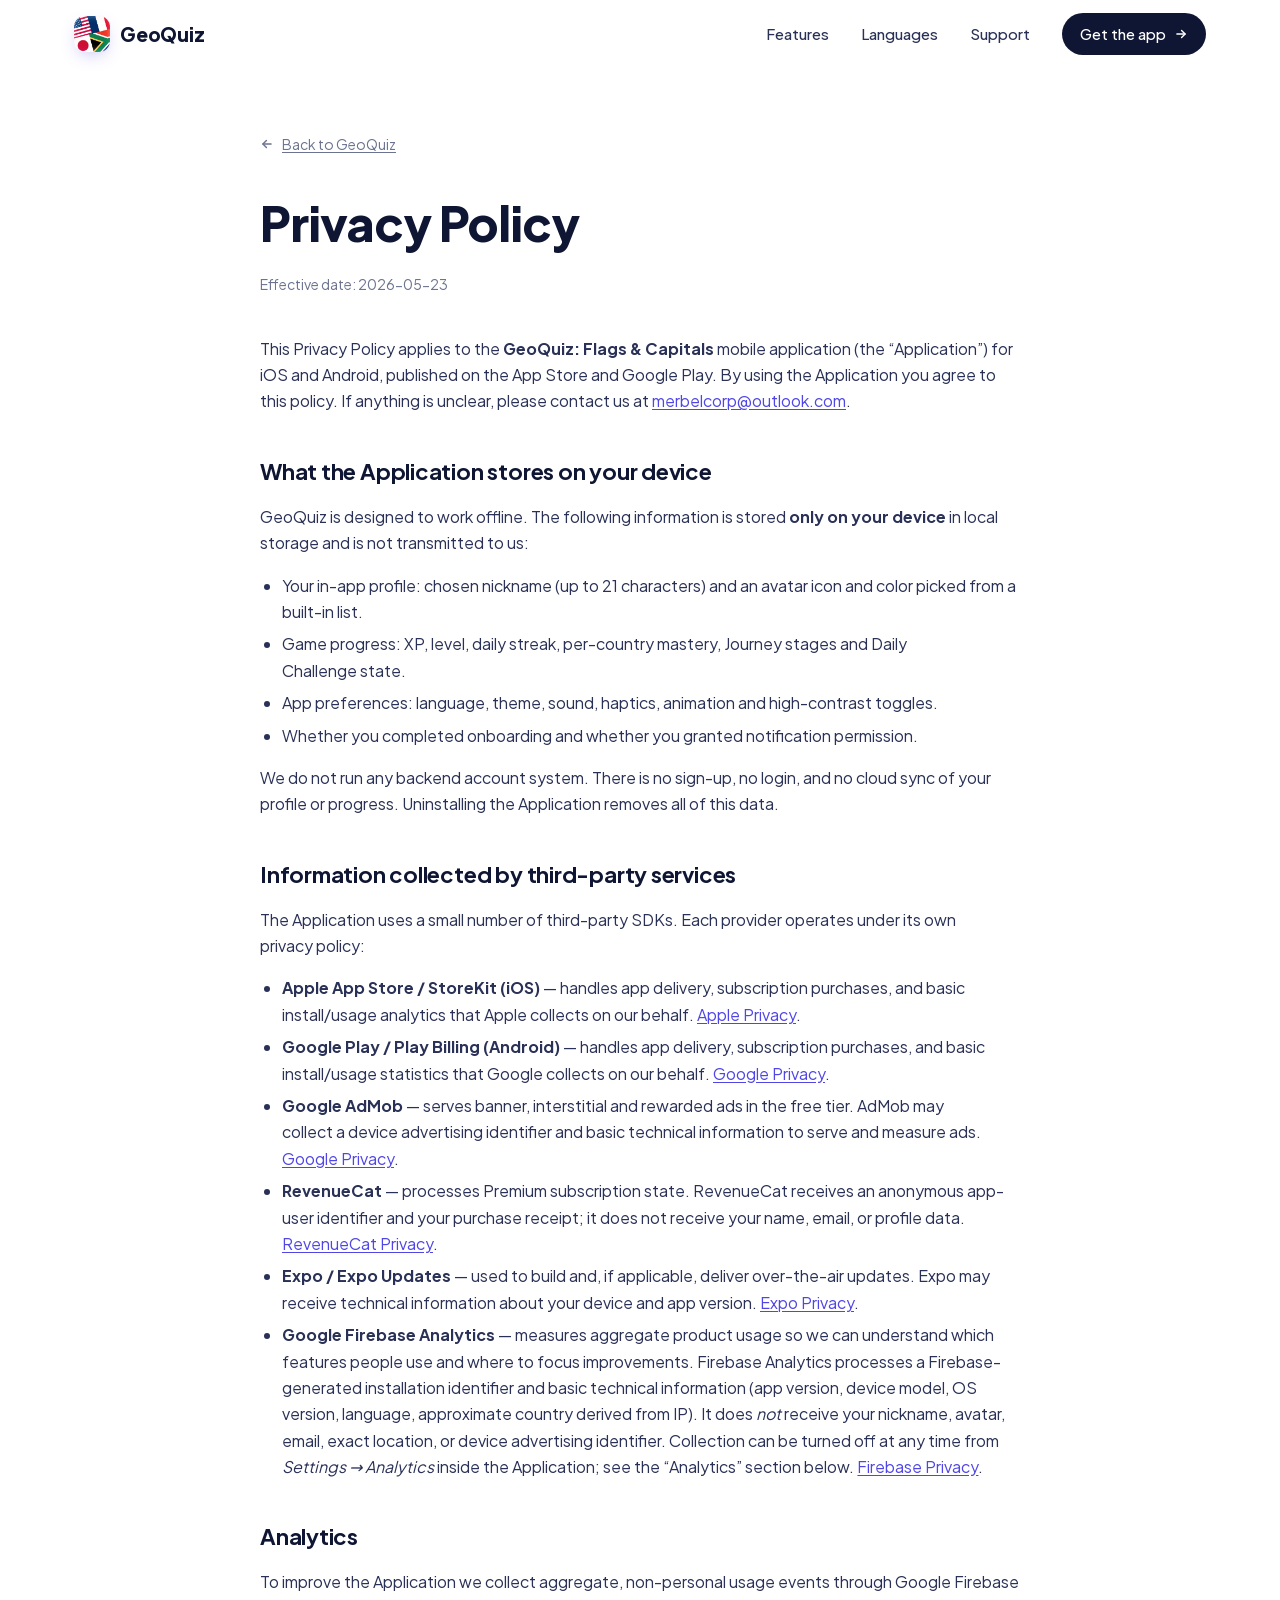
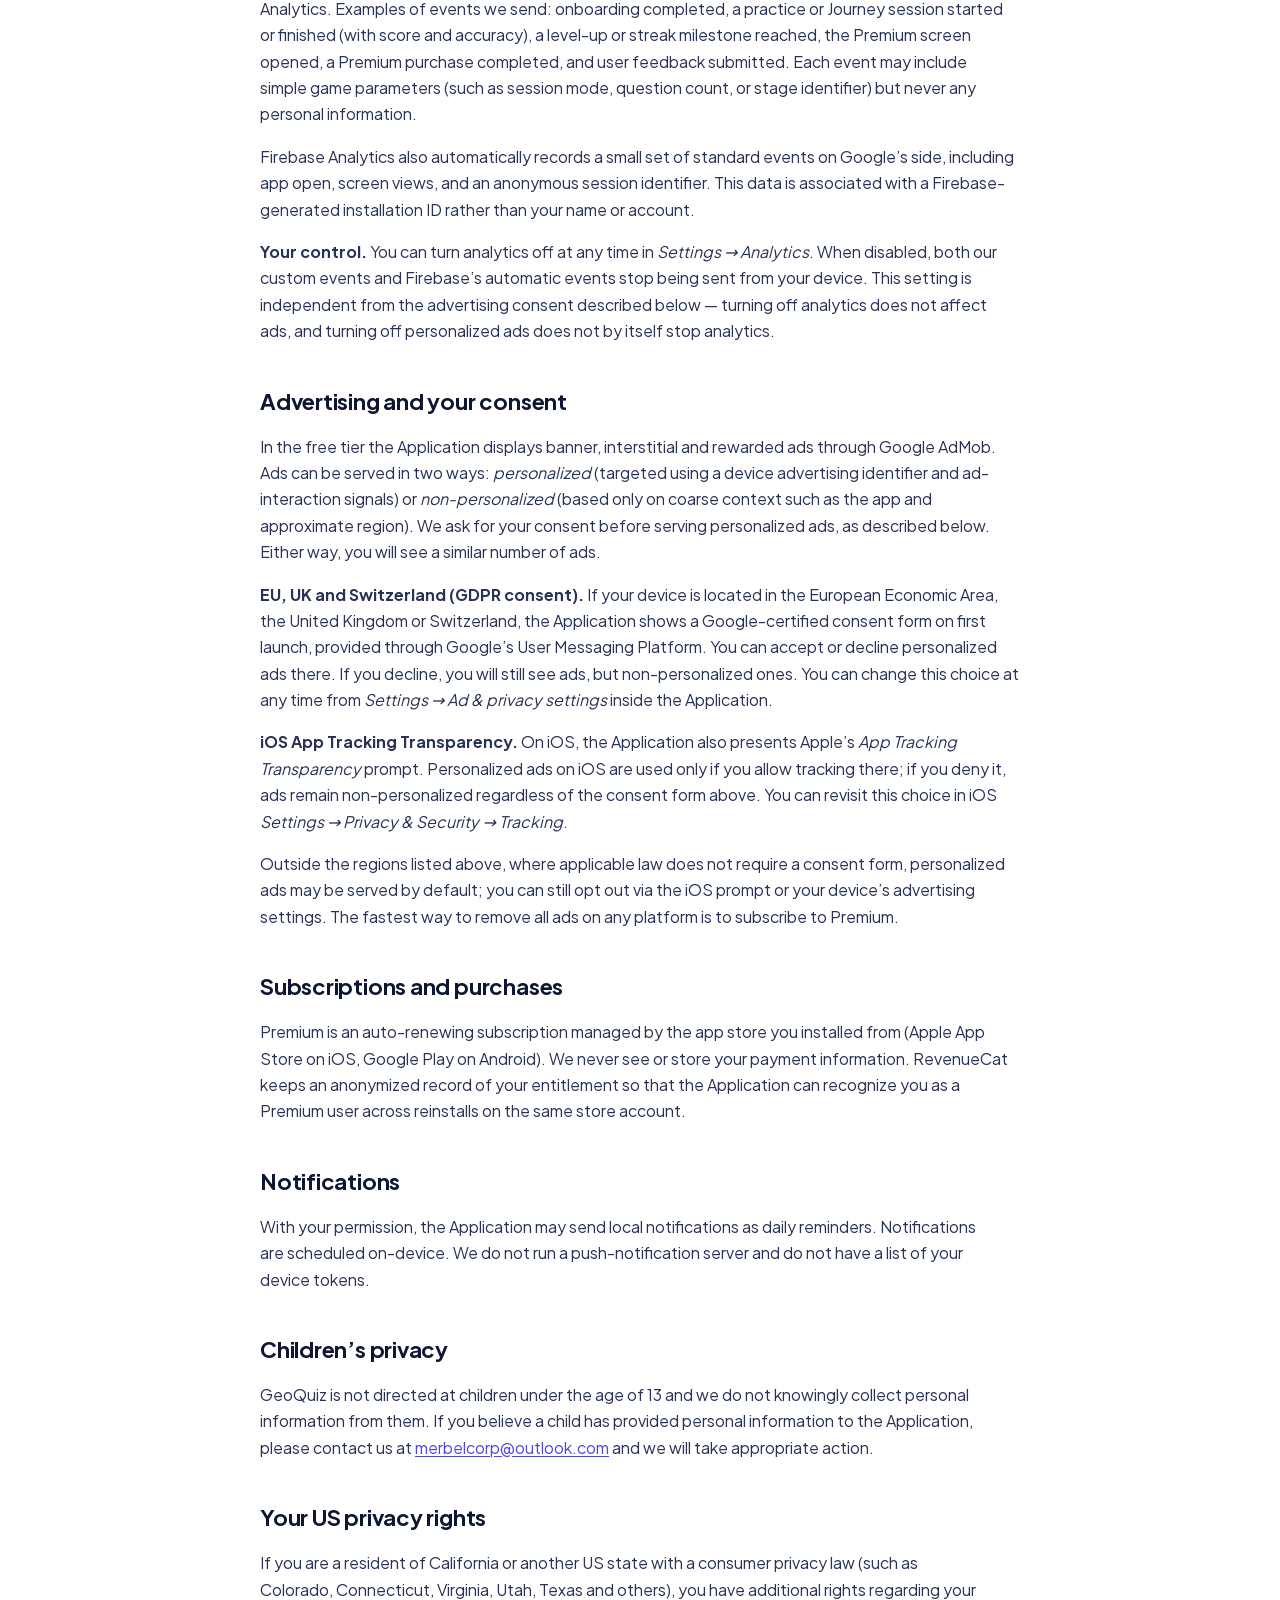
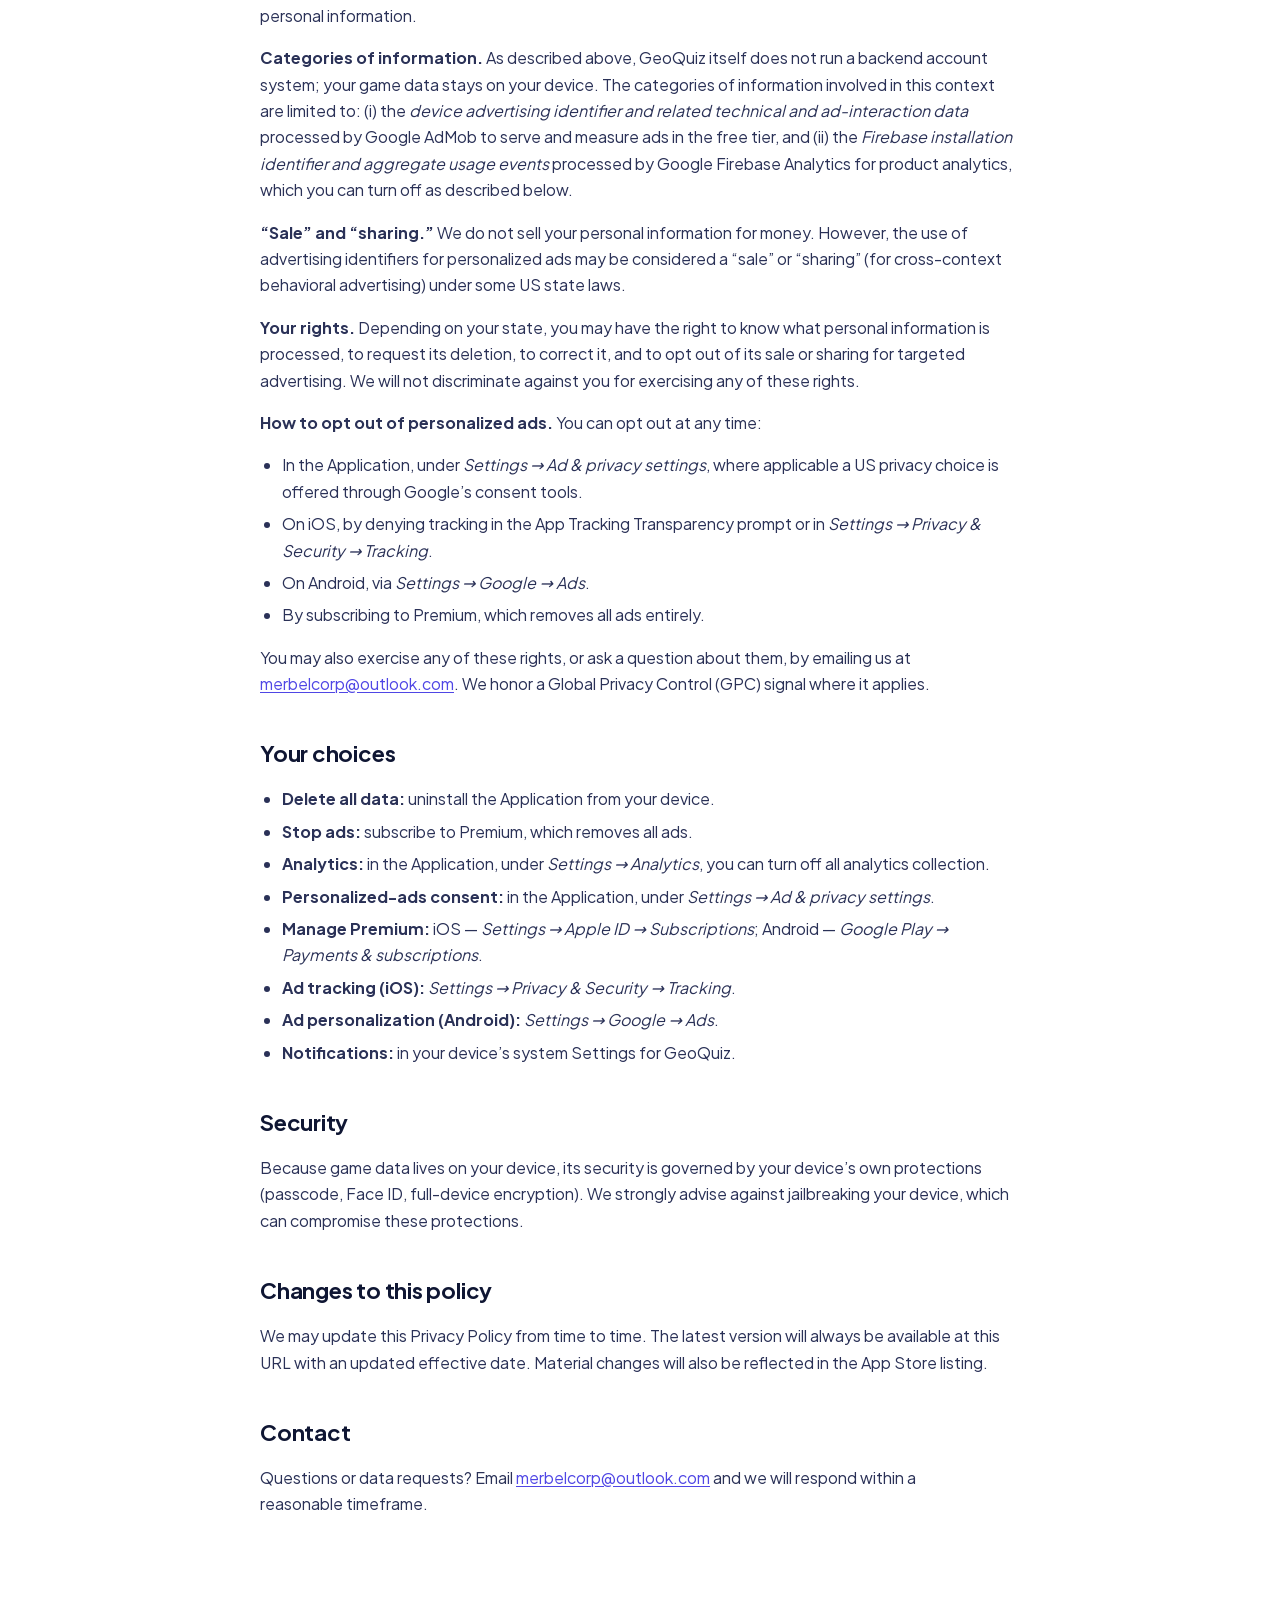
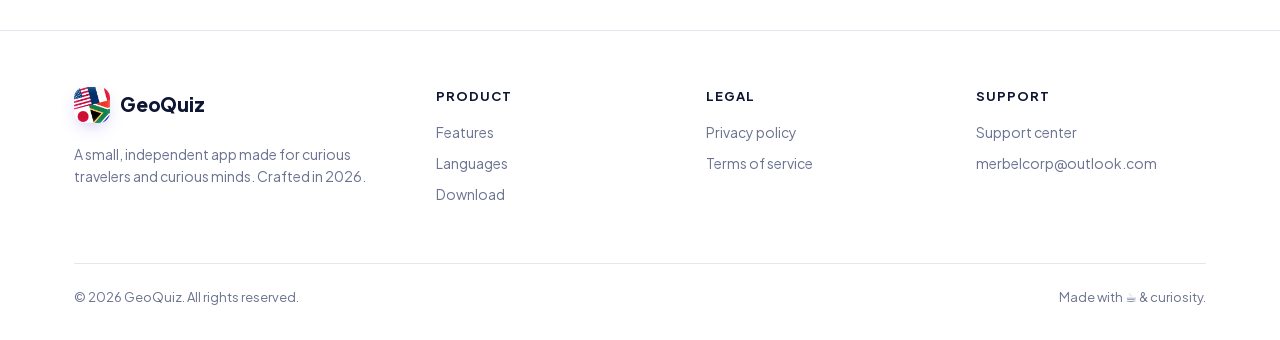
==== commit d10b6c19: "Update privacy policy effective date and add details on Google Firebase Analytics" ====
--- a/privacy.html
+++ b/privacy.html
@@ -60,7 +60,7 @@
       Back to GeoQuiz
     </a>
     <h1>Privacy Policy</h1>
-    <p class="updated">Effective date: 2026-05-21</p>
+    <p class="updated">Effective date: 2026-05-23</p>
 
     <p>
       This Privacy Policy applies to the <strong>GeoQuiz: Flags &amp; Capitals</strong>
@@ -124,7 +124,45 @@
         about your device and app version.
         <a href="https://expo.dev/privacy" target="_blank" rel="noopener">Expo Privacy</a>.
       </li>
+      <li>
+        <strong>Google Firebase Analytics</strong> — measures aggregate product
+        usage so we can understand which features people use and where to focus
+        improvements. Firebase Analytics processes a Firebase-generated
+        installation identifier and basic technical information (app version,
+        device model, OS version, language, approximate country derived from
+        IP). It does <em>not</em> receive your nickname, avatar, email, exact
+        location, or device advertising identifier. Collection can be turned
+        off at any time from <em>Settings &rarr; Analytics</em> inside the
+        Application; see the &ldquo;Analytics&rdquo; section below.
+        <a href="https://firebase.google.com/support/privacy" target="_blank" rel="noopener">Firebase Privacy</a>.
+      </li>
     </ul>
+
+    <h2>Analytics</h2>
+    <p>
+      To improve the Application we collect aggregate, non-personal usage
+      events through Google Firebase Analytics. Examples of events we send:
+      onboarding completed, a practice or Journey session started or finished
+      (with score and accuracy), a level-up or streak milestone reached, the
+      Premium screen opened, a Premium purchase completed, and user feedback
+      submitted. Each event may include simple game parameters (such as session
+      mode, question count, or stage identifier) but never any personal
+      information.
+    </p>
+    <p>
+      Firebase Analytics also automatically records a small set of standard
+      events on Google&rsquo;s side, including app open, screen views, and an
+      anonymous session identifier. This data is associated with a
+      Firebase-generated installation ID rather than your name or account.
+    </p>
+    <p>
+      <strong>Your control.</strong> You can turn analytics off at any time in
+      <em>Settings &rarr; Analytics</em>. When disabled, both our custom events
+      and Firebase&rsquo;s automatic events stop being sent from your device.
+      This setting is independent from the advertising consent described below
+      &mdash; turning off analytics does not affect ads, and turning off
+      personalized ads does not by itself stop analytics.
+    </p>
 
     <h2>Advertising and your consent</h2>
     <p>
@@ -194,11 +232,13 @@
     </p>
     <p>
       <strong>Categories of information.</strong> As described above, GeoQuiz
-      itself does not collect personal information on a backend; game data stays
-      on your device. The only category of information involved in this context
-      is the <em>device advertising identifier and related technical and
+      itself does not run a backend account system; your game data stays on your
+      device. The categories of information involved in this context are limited
+      to: (i) the <em>device advertising identifier and related technical and
       ad-interaction data</em> processed by Google AdMob to serve and measure
-      ads in the free tier.
+      ads in the free tier, and (ii) the <em>Firebase installation identifier
+      and aggregate usage events</em> processed by Google Firebase Analytics for
+      product analytics, which you can turn off as described below.
     </p>
     <p>
       <strong>&ldquo;Sale&rdquo; and &ldquo;sharing.&rdquo;</strong> We do not
@@ -235,6 +275,7 @@
     <ul>
       <li><strong>Delete all data:</strong> uninstall the Application from your device.</li>
       <li><strong>Stop ads:</strong> subscribe to Premium, which removes all ads.</li>
+      <li><strong>Analytics:</strong> in the Application, under <em>Settings &rarr; Analytics</em>, you can turn off all analytics collection.</li>
       <li><strong>Personalized-ads consent:</strong> in the Application, under <em>Settings &rarr; Ad &amp; privacy settings</em>.</li>
       <li><strong>Manage Premium:</strong> iOS — <em>Settings &rarr; Apple ID &rarr; Subscriptions</em>; Android — <em>Google Play &rarr; Payments &amp; subscriptions</em>.</li>
       <li><strong>Ad tracking (iOS):</strong> <em>Settings &rarr; Privacy &amp; Security &rarr; Tracking</em>.</li>
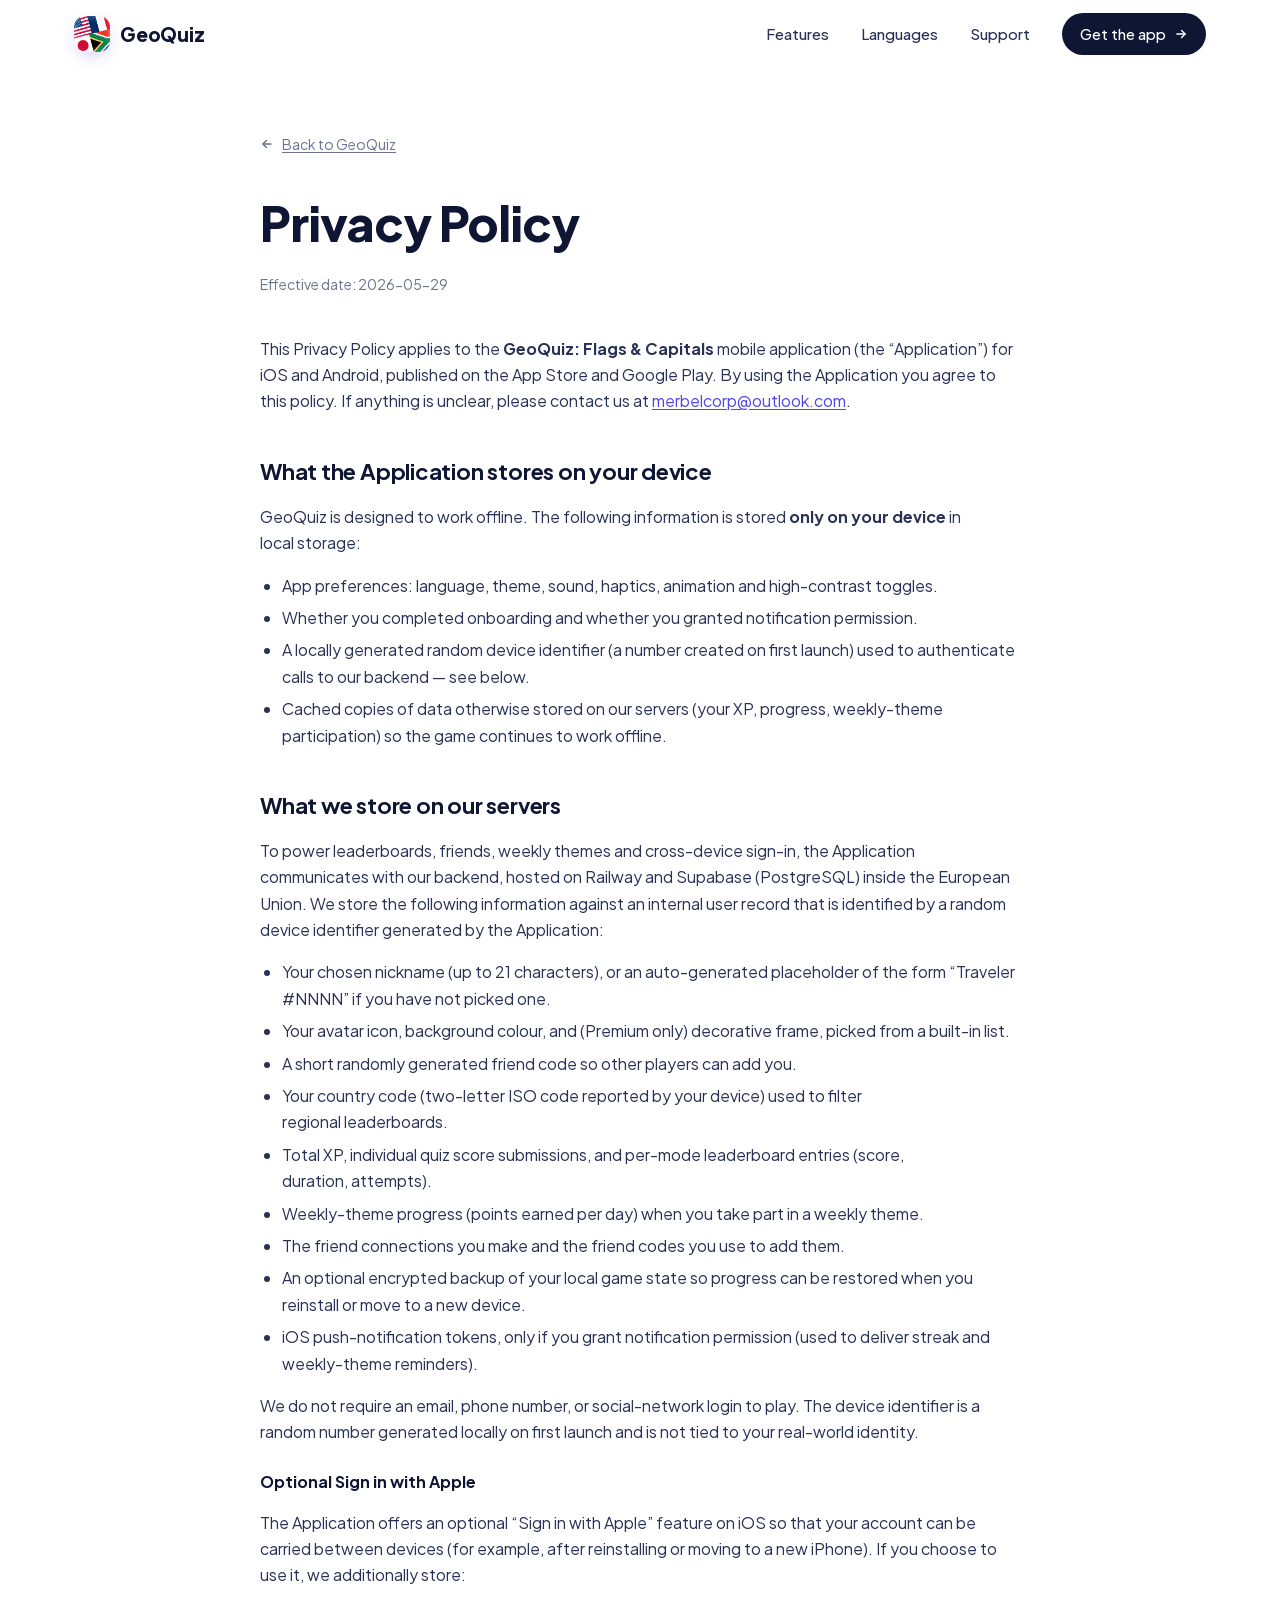
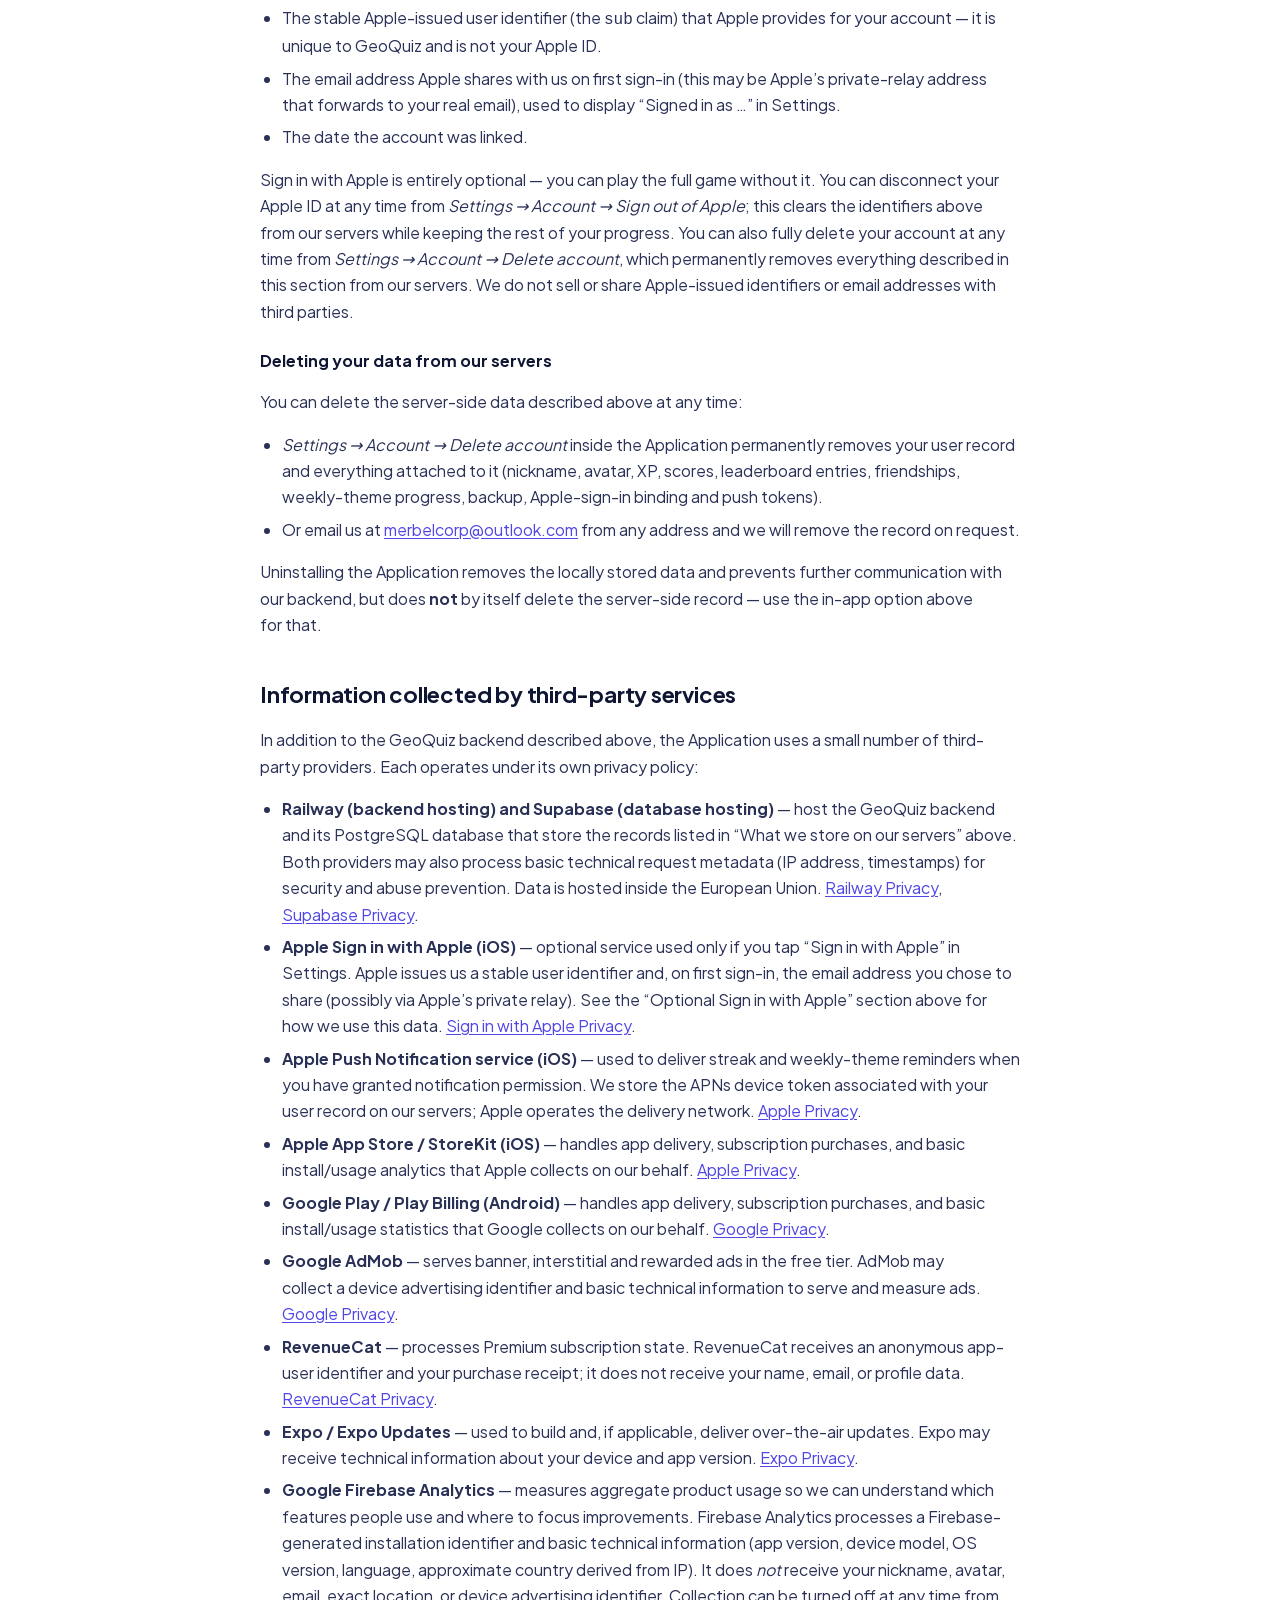
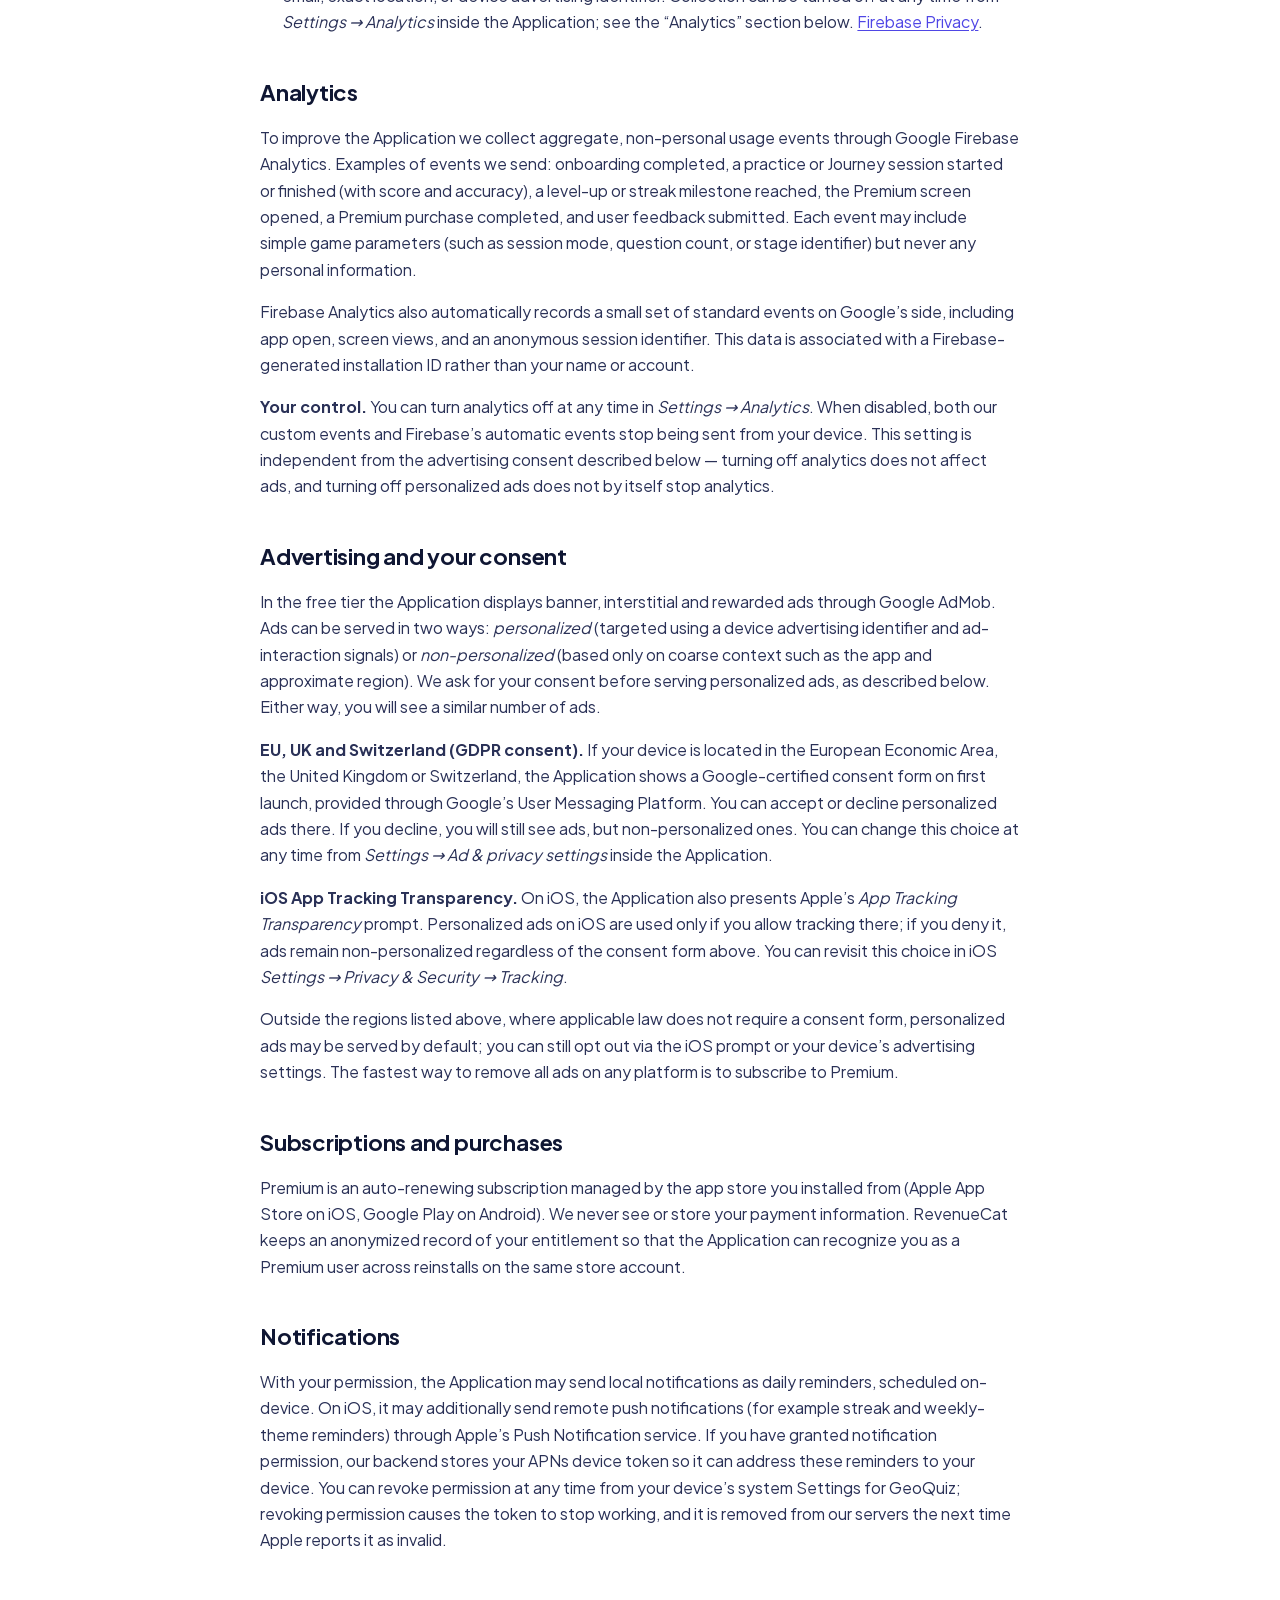
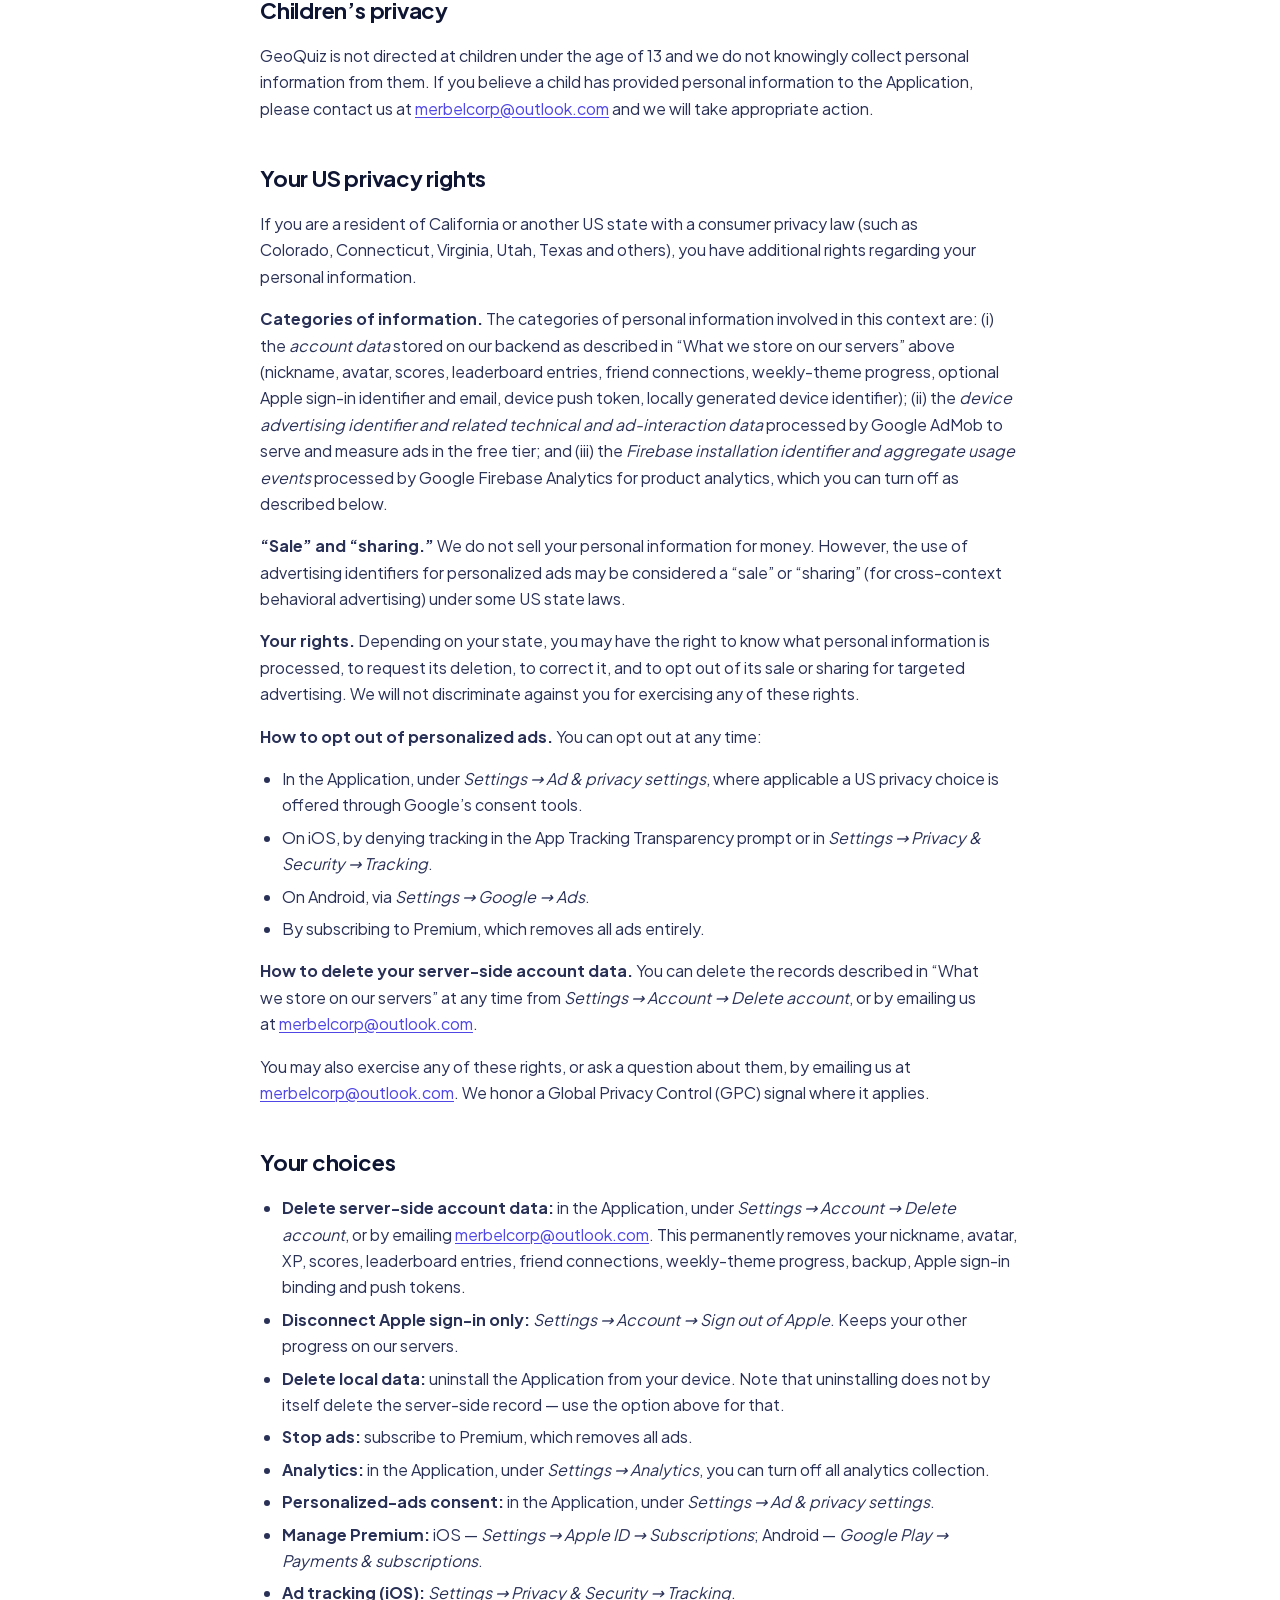
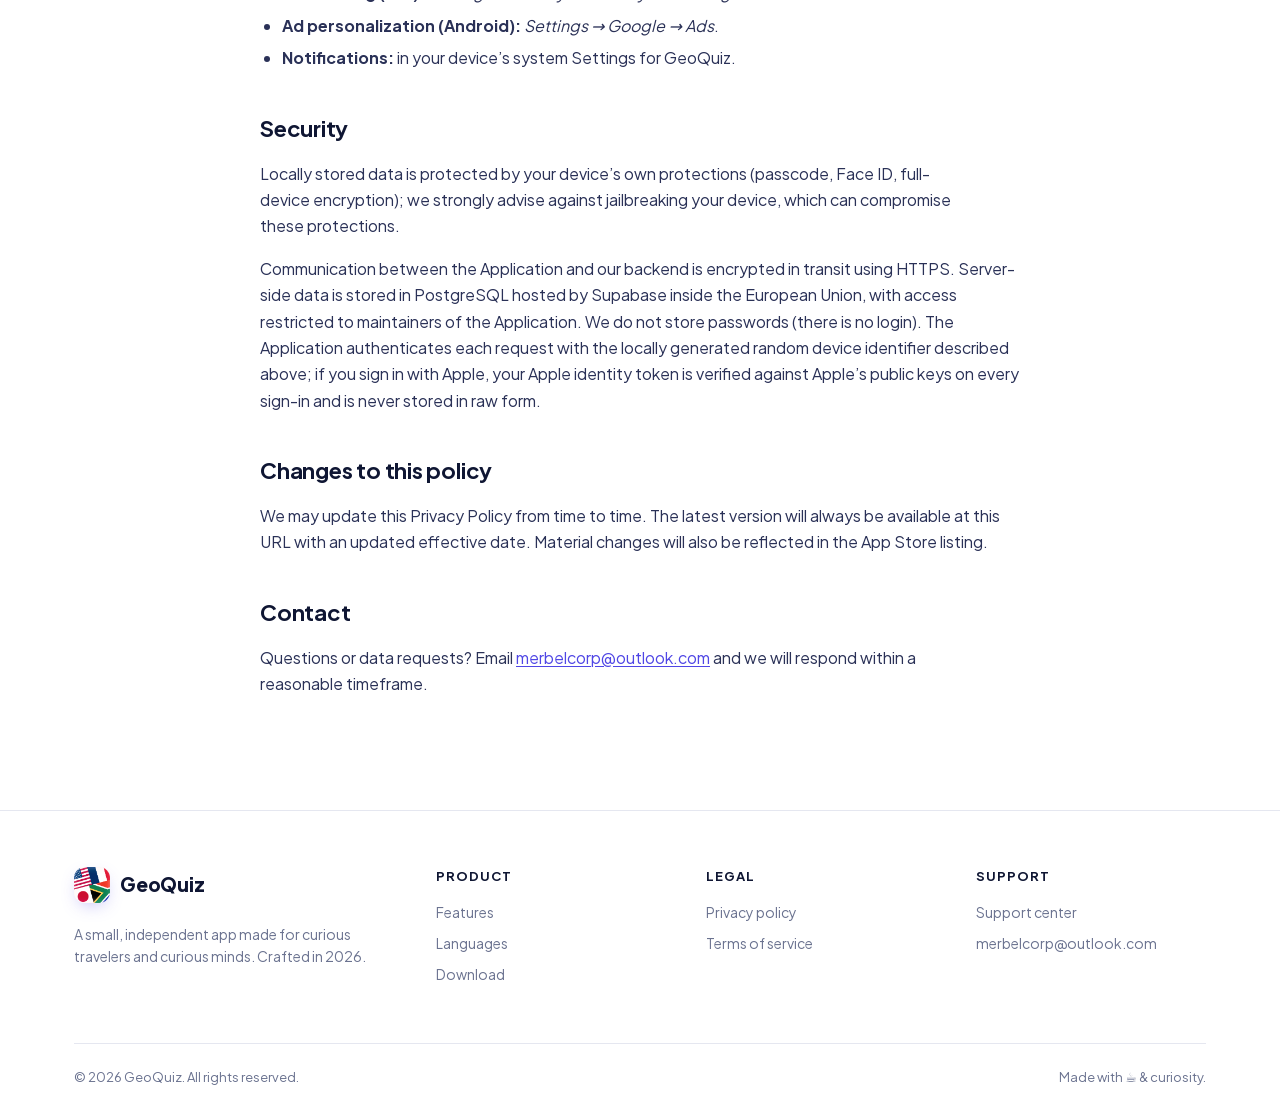
==== commit 79fa35d7: "Update privacy policy effective date and enhance data storage details" ====
--- a/privacy.html
+++ b/privacy.html
@@ -60,7 +60,7 @@
       Back to GeoQuiz
     </a>
     <h1>Privacy Policy</h1>
-    <p class="updated">Effective date: 2026-05-23</p>
+    <p class="updated">Effective date: 2026-05-29</p>
 
     <p>
       This Privacy Policy applies to the <strong>GeoQuiz: Flags &amp; Capitals</strong>
@@ -73,27 +73,111 @@
     <h2>What the Application stores on your device</h2>
     <p>
       GeoQuiz is designed to work offline. The following information is stored
-      <strong>only on your device</strong> in local storage and is not transmitted
-      to us:
-    </p>
-    <ul>
-      <li>Your in-app profile: chosen nickname (up to 21 characters) and an avatar icon and color picked from a built-in list.</li>
-      <li>Game progress: XP, level, daily streak, per-country mastery, Journey stages and Daily Challenge state.</li>
+      <strong>only on your device</strong> in local storage:
+    </p>
+    <ul>
       <li>App preferences: language, theme, sound, haptics, animation and high-contrast toggles.</li>
       <li>Whether you completed onboarding and whether you granted notification permission.</li>
-    </ul>
-    <p>
-      We do not run any backend account system. There is no sign-up, no login,
-      and no cloud sync of your profile or progress. Uninstalling the Application
-      removes all of this data.
+      <li>A locally generated random device identifier (a number created on first launch) used to authenticate calls to our backend &mdash; see below.</li>
+      <li>Cached copies of data otherwise stored on our servers (your XP, progress, weekly-theme participation) so the game continues to work offline.</li>
+    </ul>
+
+    <h2>What we store on our servers</h2>
+    <p>
+      To power leaderboards, friends, weekly themes and cross-device sign-in,
+      the Application communicates with our backend, hosted on Railway and
+      Supabase (PostgreSQL) inside the European Union. We store the following
+      information against an internal user record that is identified by a
+      random device identifier generated by the Application:
+    </p>
+    <ul>
+      <li>Your chosen nickname (up to 21 characters), or an auto-generated placeholder of the form &ldquo;Traveler #NNNN&rdquo; if you have not picked one.</li>
+      <li>Your avatar icon, background colour, and (Premium only) decorative frame, picked from a built-in list.</li>
+      <li>A short randomly generated friend code so other players can add you.</li>
+      <li>Your country code (two-letter ISO code reported by your device) used to filter regional leaderboards.</li>
+      <li>Total XP, individual quiz score submissions, and per-mode leaderboard entries (score, duration, attempts).</li>
+      <li>Weekly-theme progress (points earned per day) when you take part in a weekly theme.</li>
+      <li>The friend connections you make and the friend codes you use to add them.</li>
+      <li>An optional encrypted backup of your local game state so progress can be restored when you reinstall or move to a new device.</li>
+      <li>iOS push-notification tokens, only if you grant notification permission (used to deliver streak and weekly-theme reminders).</li>
+    </ul>
+    <p>
+      We do not require an email, phone number, or social-network login to play.
+      The device identifier is a random number generated locally on first launch
+      and is not tied to your real-world identity.
+    </p>
+
+    <h3>Optional Sign in with Apple</h3>
+    <p>
+      The Application offers an optional &ldquo;Sign in with Apple&rdquo; feature
+      on iOS so that your account can be carried between devices (for example,
+      after reinstalling or moving to a new iPhone). If you choose to use it,
+      we additionally store:
+    </p>
+    <ul>
+      <li>The stable Apple-issued user identifier (the <code>sub</code> claim) that Apple provides for your account &mdash; it is unique to GeoQuiz and is not your Apple ID.</li>
+      <li>The email address Apple shares with us on first sign-in (this may be Apple&rsquo;s private-relay address that forwards to your real email), used to display &ldquo;Signed in as &hellip;&rdquo; in Settings.</li>
+      <li>The date the account was linked.</li>
+    </ul>
+    <p>
+      Sign in with Apple is entirely optional &mdash; you can play the full game
+      without it. You can disconnect your Apple ID at any time from
+      <em>Settings &rarr; Account &rarr; Sign out of Apple</em>; this clears the
+      identifiers above from our servers while keeping the rest of your progress.
+      You can also fully delete your account at any time from
+      <em>Settings &rarr; Account &rarr; Delete account</em>, which permanently
+      removes everything described in this section from our servers. We do not
+      sell or share Apple-issued identifiers or email addresses with third
+      parties.
+    </p>
+
+    <h3>Deleting your data from our servers</h3>
+    <p>
+      You can delete the server-side data described above at any time:
+    </p>
+    <ul>
+      <li><em>Settings &rarr; Account &rarr; Delete account</em> inside the Application permanently removes your user record and everything attached to it (nickname, avatar, XP, scores, leaderboard entries, friendships, weekly-theme progress, backup, Apple-sign-in binding and push tokens).</li>
+      <li>Or email us at <a href="mailto:merbelcorp@outlook.com">merbelcorp@outlook.com</a> from any address and we will remove the record on request.</li>
+    </ul>
+    <p>
+      Uninstalling the Application removes the locally stored data and prevents
+      further communication with our backend, but does <strong>not</strong> by
+      itself delete the server-side record &mdash; use the in-app option above
+      for that.
     </p>
 
     <h2>Information collected by third-party services</h2>
     <p>
-      The Application uses a small number of third-party SDKs. Each provider
-      operates under its own privacy policy:
-    </p>
-    <ul>
+      In addition to the GeoQuiz backend described above, the Application uses a
+      small number of third-party providers. Each operates under its own privacy
+      policy:
+    </p>
+    <ul>
+      <li>
+        <strong>Railway (backend hosting) and Supabase (database hosting)</strong>
+        — host the GeoQuiz backend and its PostgreSQL database that store the
+        records listed in “What we store on our servers” above. Both providers
+        may also process basic technical request metadata (IP address,
+        timestamps) for security and abuse prevention. Data is hosted inside
+        the European Union.
+        <a href="https://railway.app/legal/privacy" target="_blank" rel="noopener">Railway Privacy</a>,
+        <a href="https://supabase.com/privacy" target="_blank" rel="noopener">Supabase Privacy</a>.
+      </li>
+      <li>
+        <strong>Apple Sign in with Apple (iOS)</strong> — optional service used
+        only if you tap “Sign in with Apple” in Settings. Apple issues us a
+        stable user identifier and, on first sign-in, the email address you
+        chose to share (possibly via Apple’s private relay). See the “Optional
+        Sign in with Apple” section above for how we use this data.
+        <a href="https://www.apple.com/legal/privacy/data/en/sign-in-with-apple/" target="_blank" rel="noopener">Sign in with Apple Privacy</a>.
+      </li>
+      <li>
+        <strong>Apple Push Notification service (iOS)</strong> — used to deliver
+        streak and weekly-theme reminders when you have granted notification
+        permission. We store the APNs device token associated with your user
+        record on our servers; Apple operates the delivery network.
+        <a href="https://www.apple.com/legal/privacy/" target="_blank" rel="noopener">Apple Privacy</a>.
+      </li>
       <li>
         <strong>Apple App Store / StoreKit (iOS)</strong> — handles app
         delivery, subscription purchases, and basic install/usage analytics
@@ -211,8 +295,14 @@
     <h2>Notifications</h2>
     <p>
       With your permission, the Application may send local notifications as
-      daily reminders. Notifications are scheduled on-device. We do not run a
-      push-notification server and do not have a list of your device tokens.
+      daily reminders, scheduled on-device. On iOS, it may additionally send
+      remote push notifications (for example streak and weekly-theme reminders)
+      through Apple’s Push Notification service. If you have granted
+      notification permission, our backend stores your APNs device token so it
+      can address these reminders to your device. You can revoke permission at
+      any time from your device’s system Settings for GeoQuiz; revoking
+      permission causes the token to stop working, and it is removed from our
+      servers the next time Apple reports it as invalid.
     </p>
 
     <h2>Children&rsquo;s privacy</h2>
@@ -231,14 +321,17 @@
       others), you have additional rights regarding your personal information.
     </p>
     <p>
-      <strong>Categories of information.</strong> As described above, GeoQuiz
-      itself does not run a backend account system; your game data stays on your
-      device. The categories of information involved in this context are limited
-      to: (i) the <em>device advertising identifier and related technical and
-      ad-interaction data</em> processed by Google AdMob to serve and measure
-      ads in the free tier, and (ii) the <em>Firebase installation identifier
-      and aggregate usage events</em> processed by Google Firebase Analytics for
-      product analytics, which you can turn off as described below.
+      <strong>Categories of information.</strong> The categories of personal
+      information involved in this context are: (i) the <em>account data</em>
+      stored on our backend as described in “What we store on our servers” above
+      (nickname, avatar, scores, leaderboard entries, friend connections,
+      weekly-theme progress, optional Apple sign-in identifier and email,
+      device push token, locally generated device identifier); (ii) the
+      <em>device advertising identifier and related technical and ad-interaction
+      data</em> processed by Google AdMob to serve and measure ads in the free
+      tier; and (iii) the <em>Firebase installation identifier and aggregate
+      usage events</em> processed by Google Firebase Analytics for product
+      analytics, which you can turn off as described below.
     </p>
     <p>
       <strong>&ldquo;Sale&rdquo; and &ldquo;sharing.&rdquo;</strong> We do not
@@ -265,6 +358,12 @@
       <li>By subscribing to Premium, which removes all ads entirely.</li>
     </ul>
     <p>
+      <strong>How to delete your server-side account data.</strong> You can
+      delete the records described in “What we store on our servers” at any
+      time from <em>Settings &rarr; Account &rarr; Delete account</em>, or by
+      emailing us at <a href="mailto:merbelcorp@outlook.com">merbelcorp@outlook.com</a>.
+    </p>
+    <p>
       You may also exercise any of these rights, or ask a question about them,
       by emailing us at
       <a href="mailto:merbelcorp@outlook.com">merbelcorp@outlook.com</a>. We
@@ -273,7 +372,9 @@
 
     <h2>Your choices</h2>
     <ul>
-      <li><strong>Delete all data:</strong> uninstall the Application from your device.</li>
+      <li><strong>Delete server-side account data:</strong> in the Application, under <em>Settings &rarr; Account &rarr; Delete account</em>, or by emailing <a href="mailto:merbelcorp@outlook.com">merbelcorp@outlook.com</a>. This permanently removes your nickname, avatar, XP, scores, leaderboard entries, friend connections, weekly-theme progress, backup, Apple sign-in binding and push tokens.</li>
+      <li><strong>Disconnect Apple sign-in only:</strong> <em>Settings &rarr; Account &rarr; Sign out of Apple</em>. Keeps your other progress on our servers.</li>
+      <li><strong>Delete local data:</strong> uninstall the Application from your device. Note that uninstalling does not by itself delete the server-side record — use the option above for that.</li>
       <li><strong>Stop ads:</strong> subscribe to Premium, which removes all ads.</li>
       <li><strong>Analytics:</strong> in the Application, under <em>Settings &rarr; Analytics</em>, you can turn off all analytics collection.</li>
       <li><strong>Personalized-ads consent:</strong> in the Application, under <em>Settings &rarr; Ad &amp; privacy settings</em>.</li>
@@ -285,10 +386,19 @@
 
     <h2>Security</h2>
     <p>
-      Because game data lives on your device, its security is governed by
-      your device&rsquo;s own protections (passcode, Face ID, full-device encryption).
-      We strongly advise against jailbreaking your device, which can compromise
-      these protections.
+      Locally stored data is protected by your device’s own protections
+      (passcode, Face ID, full-device encryption); we strongly advise against
+      jailbreaking your device, which can compromise these protections.
+    </p>
+    <p>
+      Communication between the Application and our backend is encrypted in
+      transit using HTTPS. Server-side data is stored in PostgreSQL hosted by
+      Supabase inside the European Union, with access restricted to
+      maintainers of the Application. We do not store passwords (there is no
+      login). The Application authenticates each request with the locally
+      generated random device identifier described above; if you sign in with
+      Apple, your Apple identity token is verified against Apple’s public keys
+      on every sign-in and is never stored in raw form.
     </p>
 
     <h2>Changes to this policy</h2>
